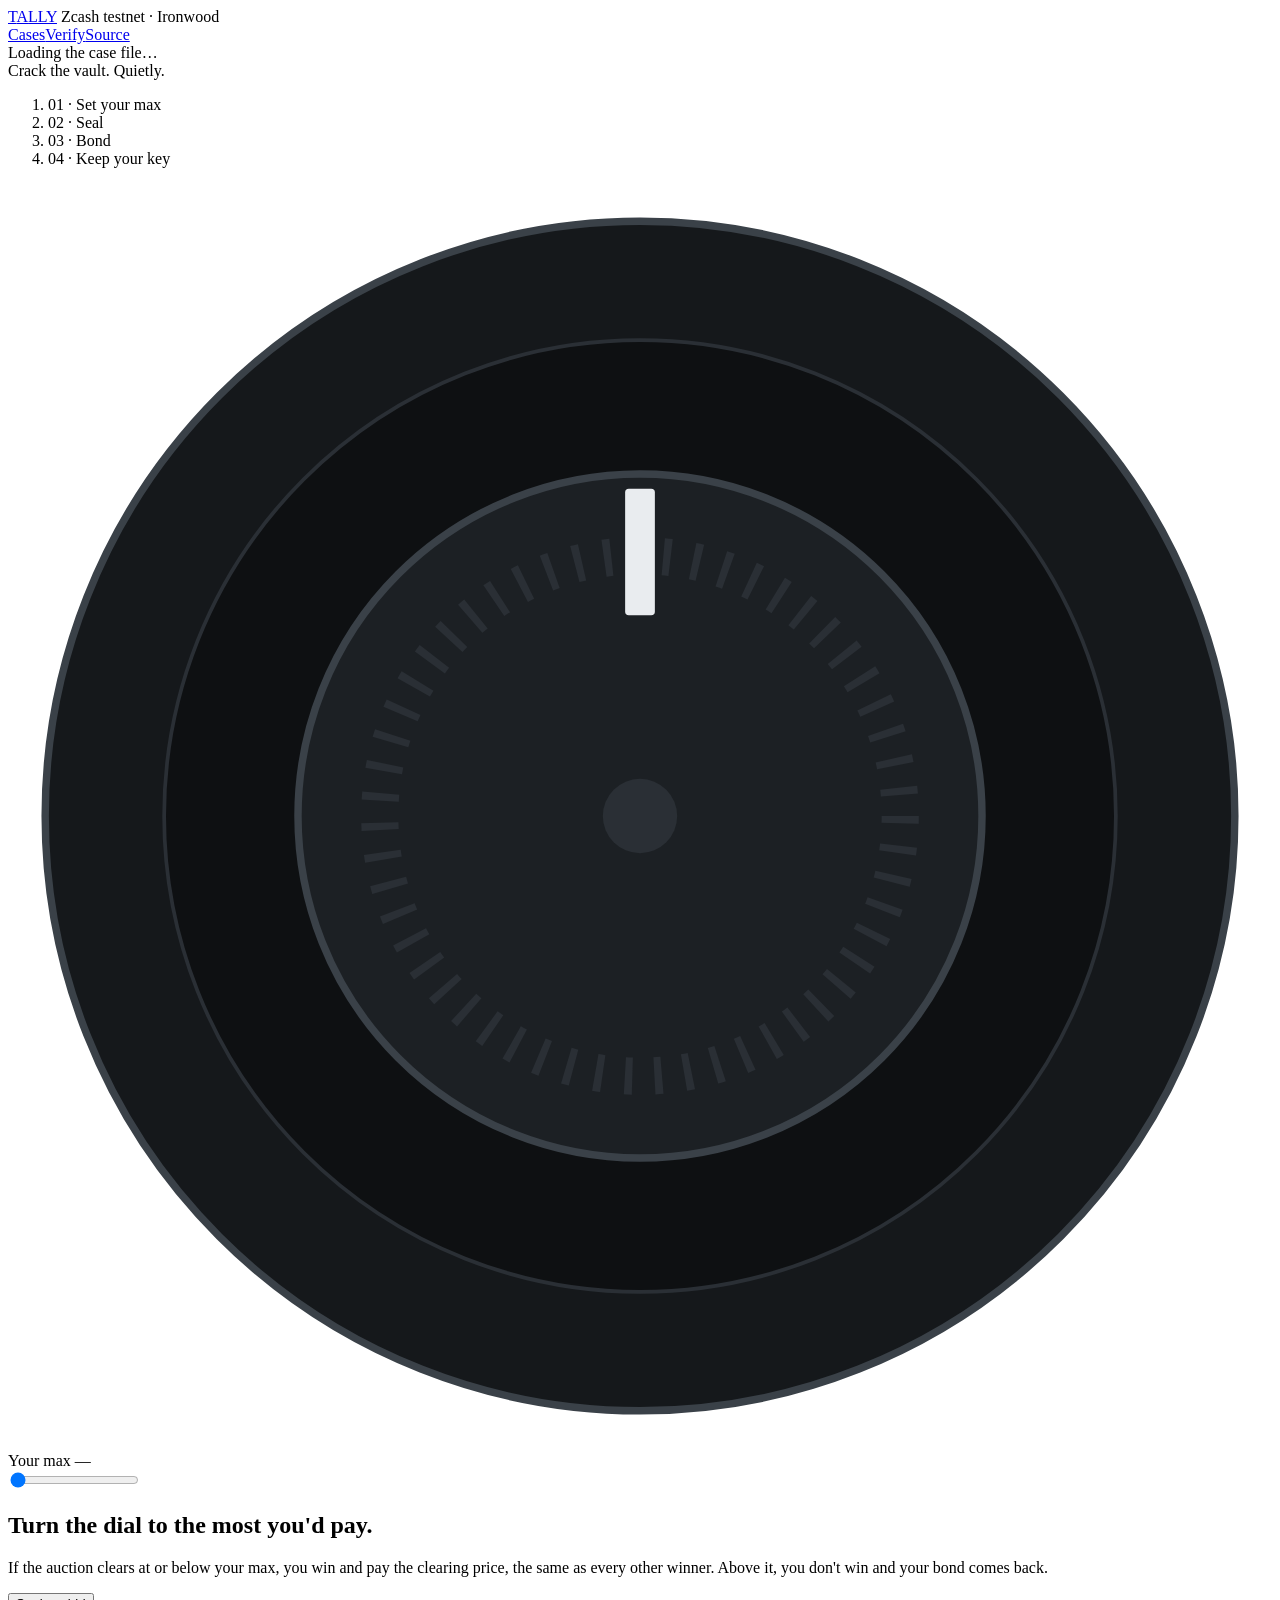
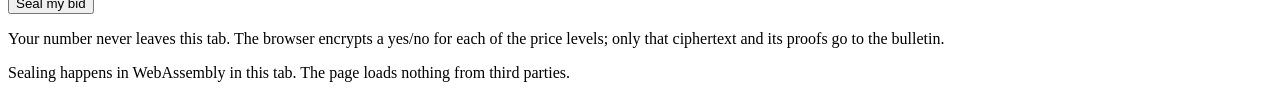
==== web/bid.html @ 9376f006 "Layer 5: in-browser verifier (WASM) and heist bidding UI tally-wasm: plain C-ABI WASM build of tally" ====
<!doctype html>
<html lang="en">
<head>
  <meta charset="utf-8">
  <meta name="viewport" content="width=device-width, initial-scale=1">
  <title>Place a bid — Tally</title>
  <link rel="stylesheet" href="/shared/style.css">
  <script type="module" src="/shared/bid.js"></script>
</head>
<body>
  <div class="bar"><div class="wrap">
    <a class="brand" href="/">T<span>A</span>LLY</a>
    <span class="net">Zcash testnet · Ironwood</span>
    <nav><a href="/">Cases</a><a href="/verify.html" id="verify-link">Verify</a><a href="https://github.com/Demiladepy/tally">Source</a></nav>
  </div></div>

  <main class="wrap">
    <section class="verdict">
      <span class="label" id="case-label">Loading the case file…</span>
      <div class="big" id="headline">Crack the vault. Quietly.</div>
      <p class="lede" id="case-facts"></p>
    </section>

    <ol class="steps" aria-label="Bid steps">
      <li id="s1" aria-current="step">01 · Set your max</li>
      <li id="s2">02 · Seal</li>
      <li id="s3">03 · Bond</li>
      <li id="s4">04 · Keep your key</li>
    </ol>

    <!-- 1 + 2: dial and envelope -->
    <section class="stage" id="stage-seal">
      <div class="dial-wrap">
        <div class="dial" id="dial" aria-hidden="true">
          <svg viewBox="0 0 340 340">
            <circle cx="170" cy="170" r="160" fill="#15181b" stroke="#3a4148" stroke-width="2"/>
            <circle cx="170" cy="170" r="128" fill="#0e1012" stroke="#2a2f35" stroke-width="1"/>
            <g id="ticks"></g>
            <g class="knob" id="knob">
              <circle cx="170" cy="170" r="92" fill="#1c2024" stroke="#3a4148" stroke-width="2"/>
              <circle cx="170" cy="170" r="70" fill="none" stroke="#2a2f35" stroke-width="10" stroke-dasharray="2 6"/>
              <rect x="166" y="82" width="8" height="34" rx="1" fill="#e9ecef"/>
            </g>
            <circle cx="170" cy="170" r="10" fill="#2a2f35"/>
          </svg>
        </div>
        <div class="envelope" id="envelope" hidden>
          <div class="body"></div>
          <div class="contents" id="env-contents"></div>
          <div class="flap"></div>
          <div class="stamp">SEALED</div>
        </div>
        <div class="dial-readout" id="readout">
          <span class="label">Your max</span>
          <span class="amt" id="amt">—</span>
        </div>
        <input class="dial-range" id="range" type="range" min="1" max="16" step="1" value="1" aria-label="Your maximum price" aria-describedby="private">
      </div>
      <div class="copy">
        <h2 id="stage-title">Turn the dial to the most you'd pay.</h2>
        <p class="dim" id="stage-body">If the auction clears at or below your max, you win and pay the clearing price, the same as every other winner. Above it, you don't win and your bond comes back.</p>
        <div class="row">
          <button class="btn primary" id="seal-btn" type="button">Seal my bid</button>
          <span class="status" id="seal-status" role="status" aria-live="polite"></span>
        </div>
        <p class="private-note" id="private">Your number never leaves this tab. The browser encrypts a yes/no for each of the price levels; only that ciphertext and its proofs go to the bulletin.</p>
      </div>
    </section>

    <!-- 3: bond -->
    <section class="stage" id="stage-bond" hidden>
      <div class="copy">
        <h2>Post the bond.</h2>
        <p class="dim">A small shielded payment to the escrow. It keeps bids honest: winners who don't pay lose it, to a forfeit address, never to the seller. Everyone else gets it back.</p>
        <div class="field">
          <label class="label" for="refund">Refund address: a fresh unified address from your wallet</label>
          <input id="refund" type="text" spellcheck="false" autocomplete="off" placeholder="utest1… (use a new address, not one you've shared)">
        </div>
        <div class="row"><button class="btn primary" id="bond-btn" type="button">Make payment request</button><span class="status" id="bond-status" role="status"></span></div>
      </div>
      <div class="copy" id="bond-out" hidden>
        <span class="label">Pay with any Ironwood wallet</span>
        <div class="uri" id="uri"></div>
        <div class="row"><a class="btn primary" id="open-wallet" href="#">Open in wallet</a><button class="btn" id="copy-uri" type="button">Copy</button></div>
        <p class="private-note">The memo carries only your ballot's hash and the refund address. No amount, no name.</p>
        <div class="row"><button class="btn" id="bond-done" type="button">I've paid the bond</button></div>
      </div>
    </section>

    <!-- 4: key -->
    <section class="stage" id="stage-key" hidden>
      <div class="copy">
        <h2>Keep your key. It's how you claim a win.</h2>
        <p class="dim">The key file holds your ballot's private key and the bulletin's signed receipt. It does not contain your bid. If you win, the seller asks for a signature from this key before releasing the item.</p>
        <div class="row"><button class="btn primary" id="key-btn" type="button">Download bid key</button><a class="btn" id="watch" href="/verify.html">Watch the case</a></div>
      </div>
      <div class="copy">
        <span class="label">Receipt</span>
        <ul class="rows" id="receipt"></ul>
      </div>
    </section>
  </main>
  <footer class="foot"><div class="wrap">Sealing happens in WebAssembly in this tab. The page loads nothing from third parties.</div></footer>
</body>
</html>
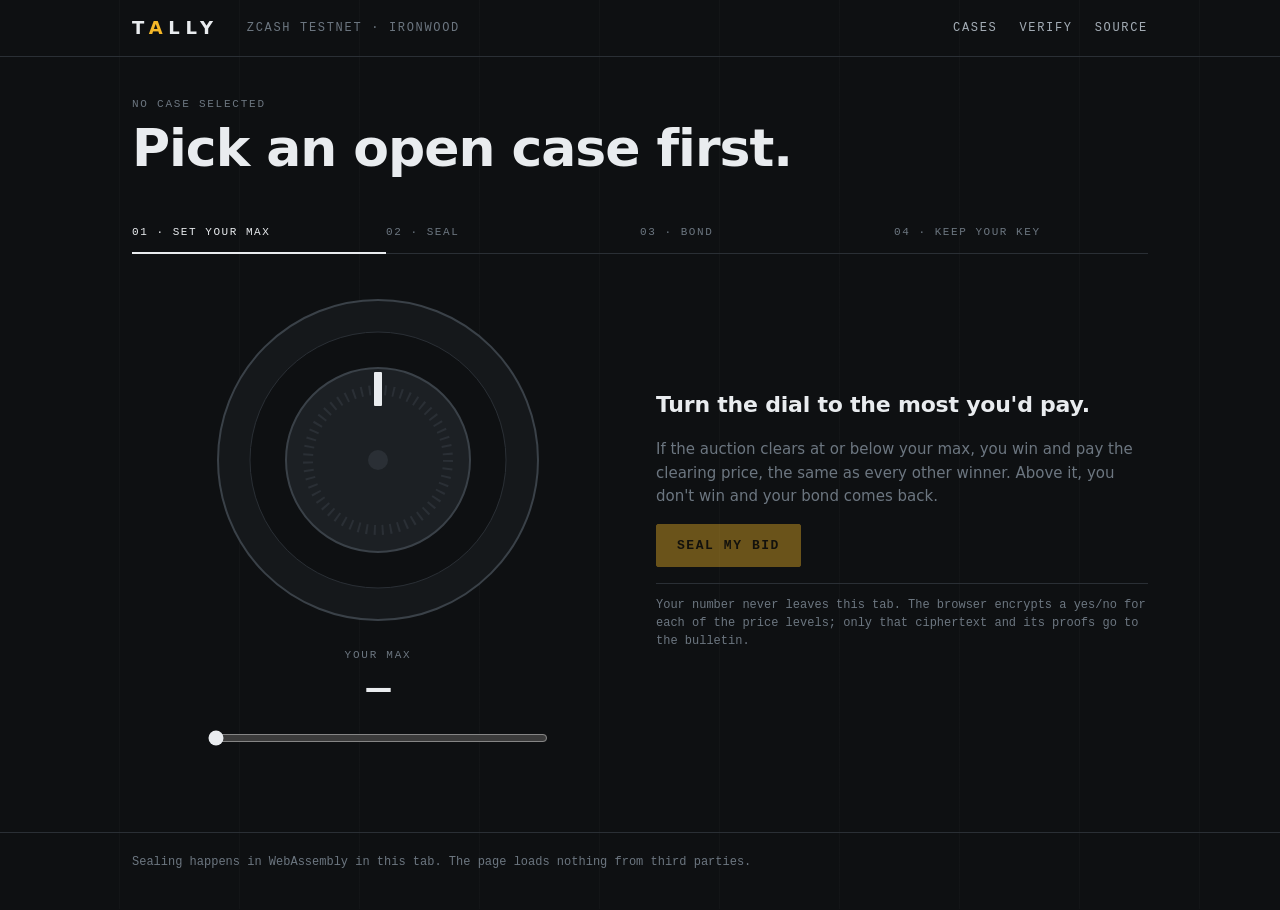
==== commit b34bec2d: "Static hosting + one-command runs - Web pages use relative paths and a meta CSP, so they work on any" ====
--- a/web/bid.html
+++ b/web/bid.html
@@ -3,15 +3,17 @@
 <head>
   <meta charset="utf-8">
   <meta name="viewport" content="width=device-width, initial-scale=1">
+  <meta http-equiv="Content-Security-Policy" content="default-src 'self'; script-src 'self' 'wasm-unsafe-eval'; style-src 'self'; img-src 'self' data:; connect-src 'self'; font-src 'self'; object-src 'none'; base-uri 'none'; form-action 'none'">
+  <meta name="referrer" content="no-referrer">
   <title>Place a bid — Tally</title>
-  <link rel="stylesheet" href="/shared/style.css">
-  <script type="module" src="/shared/bid.js"></script>
+  <link rel="stylesheet" href="shared/style.css">
+  <script type="module" src="shared/bid.js"></script>
 </head>
 <body>
   <div class="bar"><div class="wrap">
-    <a class="brand" href="/">T<span>A</span>LLY</a>
+    <a class="brand" href="./">T<span>A</span>LLY</a>
     <span class="net">Zcash testnet · Ironwood</span>
-    <nav><a href="/">Cases</a><a href="/verify.html" id="verify-link">Verify</a><a href="https://github.com/Demiladepy/tally">Source</a></nav>
+    <nav><a href="./">Cases</a><a href="verify.html" id="verify-link">Verify</a><a href="https://github.com/Demiladepy/tally">Source</a></nav>
   </div></div>
 
   <main class="wrap">
@@ -83,6 +85,15 @@
         <div class="uri" id="uri"></div>
         <div class="row"><a class="btn primary" id="open-wallet" href="#">Open in wallet</a><button class="btn" id="copy-uri" type="button">Copy</button></div>
         <p class="private-note">The memo carries only your ballot's hash and the refund address. No amount, no name.</p>
+        <details class="manual">
+          <summary class="label">Wallet doesn't open the link? Pay by hand</summary>
+          <span class="label">Send exactly the bond amount to</span>
+          <div class="uri" id="escrow-addr"></div>
+          <div class="row"><button class="btn" id="copy-addr" type="button">Copy address</button></div>
+          <span class="label">With this memo, exactly as written</span>
+          <div class="uri" id="memo-text"></div>
+          <div class="row"><button class="btn" id="copy-memo" type="button">Copy memo</button></div>
+        </details>
         <div class="row"><button class="btn" id="bond-done" type="button">I've paid the bond</button></div>
       </div>
     </section>
@@ -92,7 +103,7 @@
       <div class="copy">
         <h2>Keep your key. It's how you claim a win.</h2>
         <p class="dim">The key file holds your ballot's private key and the bulletin's signed receipt. It does not contain your bid. If you win, the seller asks for a signature from this key before releasing the item.</p>
-        <div class="row"><button class="btn primary" id="key-btn" type="button">Download bid key</button><a class="btn" id="watch" href="/verify.html">Watch the case</a></div>
+        <div class="row"><button class="btn primary" id="key-btn" type="button">Download bid key</button><a class="btn" id="watch" href="verify.html">Watch the case</a></div>
       </div>
       <div class="copy">
         <span class="label">Receipt</span>
--- a/web/shared/style.css
+++ b/web/shared/style.css
@@ -0,0 +1,314 @@
+/* Tally: "Vault Ledger". Self-hosted only; system fonts; no external assets.
+   Roles: --amber = primary action + clearing price only.
+          --pass / --fail = check states only.
+          --paper = the sealed envelope only. */
+
+:root {
+  --bg: #0e1012;
+  --bg-2: #15181b;
+  --rule: #2a2f35;
+  --rule-strong: #3a4148;
+  --ink: #e9ecef;
+  --ink-2: #a4adb6;
+  --ink-3: #6c7680;
+  --amber: #f4b728;
+  --amber-ink: #1a1405;
+  --pass: #3fd68f;
+  --fail: #ff5a4f;
+  --paper: #efe6d2;
+  --paper-ink: #2b2418;
+  --mono: ui-monospace, "Cascadia Mono", "SF Mono", Menlo, Consolas, monospace;
+  --sans: system-ui, -apple-system, "Segoe UI", Roboto, sans-serif;
+  --r: 2px;
+  --space: clamp(16px, 3vw, 32px);
+}
+
+* { box-sizing: border-box; touch-action: manipulation; }
+html { background: var(--bg); color: var(--ink); }
+body {
+  margin: 0;
+  font: 15px/1.55 var(--sans);
+  min-height: 100vh;
+  background:
+    repeating-linear-gradient(90deg, transparent 0 119px, rgba(255, 255, 255, 0.018) 119px 120px),
+    var(--bg);
+}
+
+a { color: var(--ink); text-underline-offset: 3px; }
+a:hover { color: var(--amber); }
+:focus-visible { outline: 2px solid var(--amber); outline-offset: 3px; }
+
+.wrap { max-width: 1080px; margin: 0 auto; padding: 0 var(--space); }
+
+/* ---- top bar ---- */
+.bar {
+  border-bottom: 1px solid var(--rule);
+  font: 12px/1 var(--mono);
+  letter-spacing: 0.14em;
+  text-transform: uppercase;
+}
+.bar .wrap { display: flex; align-items: center; gap: 28px; height: 56px; }
+.brand { font: 800 18px/1 var(--sans); letter-spacing: 0.32em; text-decoration: none; color: var(--ink); }
+.brand span { color: var(--amber); }
+.bar nav { display: flex; gap: 22px; margin-left: auto; }
+.bar nav a { text-decoration: none; color: var(--ink-2); }
+.bar nav a[aria-current="page"] { color: var(--ink); }
+.net { color: var(--ink-3); }
+
+/* ---- type ---- */
+.label {
+  font: 11px/1.4 var(--mono);
+  letter-spacing: 0.16em;
+  text-transform: uppercase;
+  color: var(--ink-3);
+}
+h1, h2 { font-family: var(--sans); text-wrap: balance; margin: 0; }
+h1 { font-size: clamp(34px, 6vw, 64px); font-weight: 850; line-height: 0.98; letter-spacing: -0.03em; }
+h2 { font-size: 22px; font-weight: 750; letter-spacing: -0.01em; }
+p { text-wrap: pretty; margin: 0; }
+.lede { color: var(--ink-2); font-size: 17px; max-width: 58ch; }
+.mono { font-family: var(--mono); }
+.dim { color: var(--ink-3); }
+code, .hash { font: 13px/1.4 var(--mono); color: var(--ink-2); word-break: break-all; }
+
+/* ---- sections: ruled, not carded ---- */
+.section { border-top: 1px solid var(--rule); padding: 28px 0; }
+.section > header { display: flex; align-items: baseline; gap: 16px; margin-bottom: 18px; }
+.section > header .label { margin-left: auto; }
+
+/* ---- buttons ---- */
+.btn {
+  appearance: none;
+  border: 1px solid var(--rule-strong);
+  background: transparent;
+  color: var(--ink);
+  font: 600 13px/1 var(--mono);
+  letter-spacing: 0.12em;
+  text-transform: uppercase;
+  padding: 14px 20px;
+  border-radius: var(--r);
+  cursor: pointer;
+  text-decoration: none;
+  display: inline-flex;
+  align-items: center;
+  gap: 10px;
+  transition: background-color 120ms, border-color 120ms, color 120ms;
+}
+.btn:hover { border-color: var(--ink-2); color: var(--ink); }
+.btn.primary { background: var(--amber); border-color: var(--amber); color: var(--amber-ink); }
+.btn.primary:hover { background: #ffc94a; color: var(--amber-ink); }
+.btn:disabled { opacity: 0.4; cursor: not-allowed; }
+
+/* ---- status chips ---- */
+.chip {
+  font: 11px/1 var(--mono);
+  letter-spacing: 0.14em;
+  text-transform: uppercase;
+  padding: 6px 8px;
+  border: 1px solid var(--rule-strong);
+  border-radius: var(--r);
+  color: var(--ink-2);
+  white-space: nowrap;
+}
+.chip.open { color: var(--amber); border-color: rgba(244, 183, 40, 0.5); }
+
+/* ---- landing ---- */
+.hero { padding: 64px 0 40px; display: grid; gap: 20px; }
+.hero h1 { max-width: 14ch; }
+.case-list { list-style: none; margin: 0; padding: 0; }
+.case-list li { border-top: 1px solid var(--rule); }
+.case-list li:last-child { border-bottom: 1px solid var(--rule); }
+.case {
+  display: grid;
+  grid-template-columns: 1fr auto auto auto;
+  gap: 20px;
+  align-items: center;
+  padding: 16px 0;
+}
+.case .id { font: 14px var(--mono); color: var(--ink); }
+.case .meta { font: 12px var(--mono); color: var(--ink-3); letter-spacing: 0.06em; }
+.case .actions { display: flex; gap: 8px; }
+.how { display: grid; grid-template-columns: repeat(4, 1fr); gap: 0; }
+.how > div { padding: 0 20px 0 0; border-left: 1px solid var(--rule); padding-left: 16px; }
+.how > div:first-child { border-left: 0; padding-left: 0; }
+.how p { color: var(--ink-2); font-size: 14px; margin-top: 8px; }
+
+/* ---- verify: verdict + checks ---- */
+.verdict { display: grid; gap: 10px; padding: 40px 0 28px; }
+.verdict .big { font: 850 clamp(30px, 5vw, 52px)/1 var(--sans); letter-spacing: -0.02em; }
+.verdict.pass .big { color: var(--pass); }
+.verdict.fail .big { color: var(--fail); }
+.checks { list-style: none; margin: 0; padding: 0; counter-reset: c; }
+.checks li {
+  display: grid;
+  grid-template-columns: 28px 64px 1fr;
+  gap: 14px;
+  align-items: baseline;
+  padding: 12px 0;
+  border-top: 1px solid var(--rule);
+  counter-increment: c;
+  opacity: 0;
+  transform: translateY(4px);
+  animation: tumbler 260ms ease-out forwards;
+}
+.checks li::before { content: counter(c, decimal-leading-zero); font: 12px var(--mono); color: var(--ink-3); }
+.checks .st { font: 700 12px/1 var(--mono); letter-spacing: 0.14em; }
+.checks .ok .st { color: var(--pass); }
+.checks .bad .st { color: var(--fail); }
+.checks .name { font-weight: 600; }
+.checks .detail { display: block; font: 12px/1.5 var(--mono); color: var(--ink-3); word-break: break-all; }
+@keyframes tumbler { to { opacity: 1; transform: none; } }
+
+/* ---- ladder: what was opened, what stayed sealed ---- */
+.ladder { display: grid; grid-template-columns: repeat(var(--levels, 16), minmax(0, 1fr)); gap: 3px; }
+.rung { display: grid; gap: 6px; text-align: center; }
+.rung .cell {
+  height: 84px;
+  border: 1px solid var(--rule);
+  border-radius: var(--r);
+  display: grid;
+  place-items: center;
+  font: 700 18px var(--mono);
+  background: repeating-linear-gradient(135deg, #171a1d 0 6px, #1c2024 6px 12px);
+  color: var(--ink-3);
+}
+.rung.opened .cell { background: var(--bg-2); color: var(--ink); border-color: var(--rule-strong); }
+.rung.cleared .cell { border-color: var(--amber); color: var(--amber); box-shadow: inset 0 0 0 1px var(--amber); }
+.rung .p { font: 11px var(--mono); color: var(--ink-3); }
+.rung.cleared .p { color: var(--amber); }
+.legend { display: flex; gap: 22px; flex-wrap: wrap; margin-top: 14px; font: 12px var(--mono); color: var(--ink-3); }
+.legend i { display: inline-block; width: 12px; height: 12px; vertical-align: -2px; margin-right: 6px; border: 1px solid var(--rule-strong); }
+.legend .sealed { background: repeating-linear-gradient(135deg, #171a1d 0 3px, #2a2f35 3px 6px); }
+.legend .open { background: var(--bg-2); }
+.legend .clear { border-color: var(--amber); }
+
+.price-tag { font: 850 clamp(36px, 5.5vw, 64px)/1 var(--mono); color: var(--amber); letter-spacing: -0.03em; white-space: nowrap; }
+.price-tag small { font-size: 0.42em; letter-spacing: 0.08em; }
+.facts > :first-child { grid-column: span 2; }
+.facts { display: grid; grid-template-columns: repeat(auto-fit, minmax(180px, 1fr)); gap: 18px 28px; }
+.facts .v { font: 15px var(--mono); margin-top: 4px; word-break: break-all; }
+.rows { list-style: none; margin: 0; padding: 0; }
+.rows li { display: flex; gap: 16px; padding: 10px 0; border-top: 1px solid var(--rule); align-items: baseline; flex-wrap: wrap; }
+
+/* ---- drop zone (interactive: justified container) ---- */
+.drop {
+  border: 1px dashed var(--rule-strong);
+  border-radius: var(--r);
+  padding: 22px;
+  display: flex;
+  gap: 16px;
+  align-items: center;
+  flex-wrap: wrap;
+  color: var(--ink-2);
+}
+.drop.over { border-color: var(--amber); color: var(--ink); }
+.drop input[type="file"] { font: 12px var(--mono); color: var(--ink-2); }
+
+/* ---- bid flow ---- */
+.steps { display: flex; gap: 0; list-style: none; margin: 0; padding: 0; border-bottom: 1px solid var(--rule); }
+.steps li {
+  flex: 1;
+  padding: 14px 0;
+  font: 11px var(--mono);
+  letter-spacing: 0.14em;
+  text-transform: uppercase;
+  color: var(--ink-3);
+  border-bottom: 2px solid transparent;
+  margin-bottom: -1px;
+}
+.steps li[aria-current="step"] { color: var(--ink); border-bottom-color: var(--ink); }
+.steps li.done { color: var(--ink-2); }
+.steps li.done::after { content: " ✓"; color: var(--pass); }
+
+.stage { display: grid; grid-template-columns: minmax(0, 1fr) minmax(0, 1fr); gap: var(--space); padding: 36px 0; align-items: center; }
+.stage .copy { display: grid; gap: 16px; align-content: start; }
+.private-note { font: 12px/1.5 var(--mono); color: var(--ink-3); border-top: 1px solid var(--rule); padding-top: 12px; }
+
+/* vault dial */
+.dial-wrap { display: grid; place-items: center; gap: 18px; }
+.dial { width: min(340px, 80vw); aspect-ratio: 1; position: relative; }
+.dial svg { width: 100%; height: 100%; display: block; }
+.dial .knob { transform-origin: 170px 170px; transition: transform 220ms cubic-bezier(0.2, 0.9, 0.3, 1.2); }
+.dial-readout { text-align: center; display: grid; gap: 6px; }
+.dial-readout .amt { font: 800 40px/1 var(--mono); letter-spacing: -0.02em; }
+.dial-range { width: min(340px, 80vw); accent-color: var(--ink); }
+
+/* envelope (paper role only) */
+.envelope { width: min(340px, 80vw); aspect-ratio: 1.55; position: relative; perspective: 900px; }
+.envelope .body {
+  position: absolute; inset: 0;
+  background: var(--paper);
+  border-radius: 3px;
+  box-shadow: 0 18px 40px rgba(0, 0, 0, 0.45);
+}
+.envelope .body::after {
+  content: ""; position: absolute; inset: 0;
+  background: linear-gradient(to top right, transparent 49.5%, rgba(43, 36, 24, 0.18) 50%, transparent 50.5%),
+              linear-gradient(to top left, transparent 49.5%, rgba(43, 36, 24, 0.18) 50%, transparent 50.5%);
+}
+.envelope .flap {
+  position: absolute; left: 0; right: 0; top: 0; height: 58%;
+  background: #e4d8bd;
+  clip-path: polygon(0 0, 100% 0, 50% 100%);
+  transform-origin: top;
+  transform: rotateX(180deg);
+  transition: transform 520ms cubic-bezier(0.5, 0, 0.2, 1);
+  z-index: 2;
+}
+.envelope.sealed .flap { transform: rotateX(0deg); }
+.envelope .stamp {
+  position: absolute; z-index: 3; left: 50%; top: 52%;
+  translate: -50% -50%;
+  font: 800 15px/1 var(--mono); letter-spacing: 0.24em;
+  color: #9b2a1f; border: 2px solid #9b2a1f; padding: 8px 12px;
+  rotate: -8deg; opacity: 0; scale: 1.6;
+  transition: opacity 180ms 480ms, scale 220ms 480ms cubic-bezier(0.3, 1.6, 0.4, 1);
+}
+.envelope.sealed .stamp { opacity: 1; scale: 1; }
+.envelope .contents {
+  position: absolute; inset: 16% 10% auto; z-index: 1;
+  font: 11px/1.6 var(--mono); color: var(--paper-ink); opacity: 0.75; overflow: hidden; height: 60%;
+  word-break: break-all;
+}
+
+.field { display: grid; gap: 8px; }
+.field input {
+  font: 14px var(--mono);
+  background: var(--bg-2);
+  border: 1px solid var(--rule-strong);
+  border-radius: var(--r);
+  color: var(--ink);
+  padding: 12px;
+  width: 100%;
+}
+.uri { font: 12px/1.5 var(--mono); background: var(--bg-2); border: 1px solid var(--rule); padding: 12px; word-break: break-all; color: var(--ink-2); }
+.row { display: flex; gap: 10px; flex-wrap: wrap; align-items: center; }
+.status { font: 13px var(--mono); color: var(--ink-2); min-height: 1.5em; }
+.status.err { color: var(--fail); }
+.status.ok { color: var(--pass); }
+[hidden] { display: none !important; }
+
+.foot { border-top: 1px solid var(--rule); margin-top: 48px; padding: 22px 0 40px; font: 12px var(--mono); color: var(--ink-3); }
+
+@media (max-width: 760px) {
+  .stage { grid-template-columns: 1fr; }
+  .case { grid-template-columns: 1fr; gap: 8px; }
+  .how { grid-template-columns: 1fr 1fr; gap: 18px; }
+  .ladder { gap: 2px; }
+  .rung .cell { height: 60px; font-size: 13px; }
+  .rung .p { font-size: 10px; visibility: hidden; white-space: nowrap; }
+  .rung:first-child .p, .rung:last-child .p, .rung.cleared .p { visibility: visible; }
+  .bar nav { gap: 14px; }
+  .net { display: none; }
+}
+
+@media (prefers-reduced-motion: reduce) {
+  *, *::before, *::after { animation: none !important; transition: none !important; }
+  .checks li { opacity: 1; transform: none; }
+}
+.note-top { margin-top: 12px; }
+
+.manual { display: grid; gap: 10px; border-top: 1px solid var(--rule); padding-top: 12px; }
+.manual summary { cursor: pointer; list-style: none; }
+.manual summary::before { content: "+ "; }
+.manual[open] summary::before { content: "- "; }
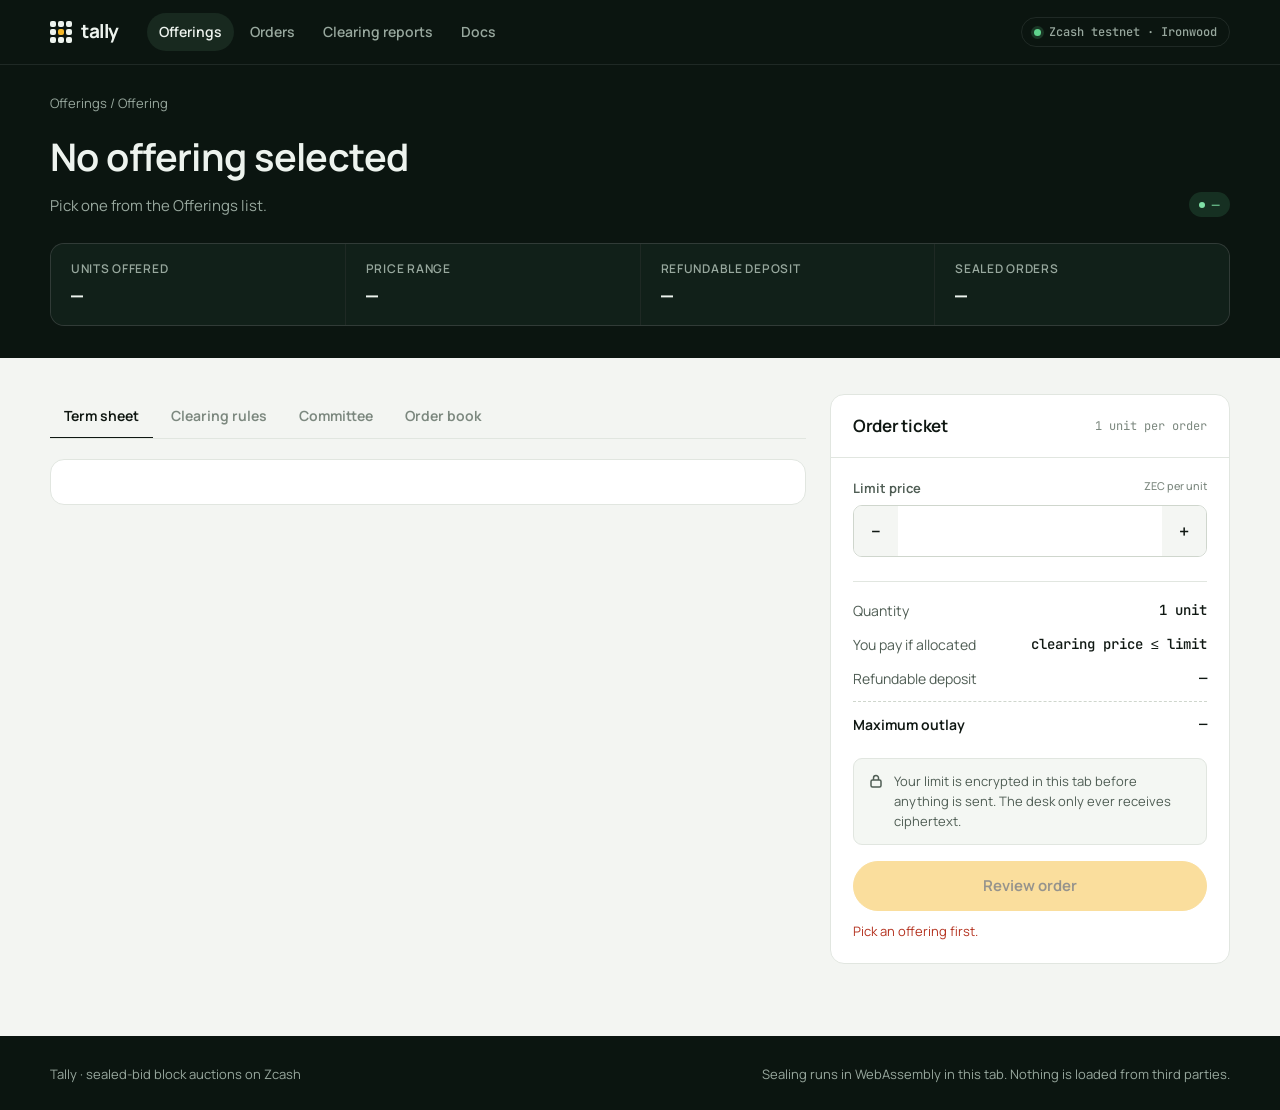
==== commit 51262aa4: "Web: institutional desk redesign (offerings, order ticket, orders, clearing report) - Familiar priva" ====
--- a/web/bid.html
+++ b/web/bid.html
@@ -5,112 +5,152 @@
   <meta name="viewport" content="width=device-width, initial-scale=1">
   <meta http-equiv="Content-Security-Policy" content="default-src 'self'; script-src 'self' 'wasm-unsafe-eval'; style-src 'self'; img-src 'self' data:; connect-src 'self'; font-src 'self'; object-src 'none'; base-uri 'none'; form-action 'none'">
   <meta name="referrer" content="no-referrer">
-  <title>Place a bid — Tally</title>
+  <title>Offering · Tally</title>
+  <link rel="preload" href="fonts/manrope.woff2" as="font" type="font/woff2" crossorigin>
   <link rel="stylesheet" href="shared/style.css">
+  <script src="shared/frame.js"></script>
   <script type="module" src="shared/bid.js"></script>
 </head>
 <body>
-  <div class="bar"><div class="wrap">
-    <a class="brand" href="./">T<span>A</span>LLY</a>
+  <header class="top"><div class="wrap">
+    <a class="logo" href="./"><span class="mark" aria-hidden="true"><i></i><i></i><i></i><i></i><i></i><i></i><i></i><i></i><i></i></span>tally</a>
+    <nav aria-label="Main"><a href="./" aria-current="page">Offerings</a><a href="orders.html">Orders</a><a href="verify.html" id="report-nav">Clearing reports</a><a href="https://github.com/Demiladepy/tally">Docs</a></nav>
     <span class="net">Zcash testnet · Ironwood</span>
-    <nav><a href="./">Cases</a><a href="verify.html" id="verify-link">Verify</a><a href="https://github.com/Demiladepy/tally">Source</a></nav>
-  </div></div>
+  </div></header>
+
+  <section class="head"><div class="wrap">
+    <div class="crumbs"><a href="./">Offerings</a> / <span id="crumb">Offering</span></div>
+    <div class="head-row">
+      <div>
+        <h1 id="title">Loading offering…</h1>
+        <p class="sub" id="subtitle">Uniform-price sealed-bid block sale</p>
+      </div>
+      <span class="pill" id="state">—</span>
+    </div>
+    <div class="kpis">
+      <div><div class="k">Units offered</div><div class="v" id="k-units">—</div></div>
+      <div><div class="k">Price range</div><div class="v" id="k-range">—</div></div>
+      <div><div class="k">Refundable deposit</div><div class="v" id="k-dep">—</div></div>
+      <div><div class="k">Sealed orders</div><div class="v" id="k-orders">—</div></div>
+    </div>
+  </div></section>
 
   <main class="wrap">
-    <section class="verdict">
-      <span class="label" id="case-label">Loading the case file…</span>
-      <div class="big" id="headline">Crack the vault. Quietly.</div>
-      <p class="lede" id="case-facts"></p>
-    </section>
+    <div class="desk">
+      <div>
+        <div class="tabs" role="tablist" aria-label="Offering details">
+          <button role="tab" aria-selected="true" data-tab="terms">Term sheet</button>
+          <button role="tab" aria-selected="false" data-tab="rules">Clearing rules</button>
+          <button role="tab" aria-selected="false" data-tab="committee">Committee</button>
+          <button role="tab" aria-selected="false" data-tab="book">Order book</button>
+        </div>
 
-    <ol class="steps" aria-label="Bid steps">
-      <li id="s1" aria-current="step">01 · Set your max</li>
-      <li id="s2">02 · Seal</li>
-      <li id="s3">03 · Bond</li>
-      <li id="s4">04 · Keep your key</li>
-    </ol>
+        <section class="card card-pad" data-panel="terms">
+          <dl class="terms" id="terms"></dl>
+        </section>
 
-    <!-- 1 + 2: dial and envelope -->
-    <section class="stage" id="stage-seal">
-      <div class="dial-wrap">
-        <div class="dial" id="dial" aria-hidden="true">
-          <svg viewBox="0 0 340 340">
-            <circle cx="170" cy="170" r="160" fill="#15181b" stroke="#3a4148" stroke-width="2"/>
-            <circle cx="170" cy="170" r="128" fill="#0e1012" stroke="#2a2f35" stroke-width="1"/>
-            <g id="ticks"></g>
-            <g class="knob" id="knob">
-              <circle cx="170" cy="170" r="92" fill="#1c2024" stroke="#3a4148" stroke-width="2"/>
-              <circle cx="170" cy="170" r="70" fill="none" stroke="#2a2f35" stroke-width="10" stroke-dasharray="2 6"/>
-              <rect x="166" y="82" width="8" height="34" rx="1" fill="#e9ecef"/>
-            </g>
-            <circle cx="170" cy="170" r="10" fill="#2a2f35"/>
-          </svg>
+        <section class="card card-pad prose" data-panel="rules" hidden>
+          <p><b>One price for everyone.</b> Every order that clears pays the same clearing price: the highest price level at which demand still covers the units offered. Your limit is a ceiling, not what you pay.</p>
+          <p><b>Your limit stays sealed.</b> The ticket turns your limit into an encrypted yes/no at each price level, with zero-knowledge proofs that it is well formed. No one, including the desk, can read it.</p>
+          <p><b>Only aggregates are opened.</b> At close the committee opens only the few aggregate totals a binary search needs to find the clearing level. If there are more winners than units at that level, ties are broken by a public random seed.</p>
+          <p><b>Deposits.</b> Each order needs a small refundable deposit in shielded ZEC. Allocated orders that don't settle forfeit it to a forfeit address, never to the seller. Everyone else is refunded.</p>
+          <div class="ladder-mini" id="ladder-mini" aria-hidden="true"></div>
+          <div class="ladder-cap"><span id="lad-lo"></span><span>every level stays sealed unless the search needs its total</span><span id="lad-hi"></span></div>
+        </section>
+
+        <section class="card card-pad" data-panel="committee" hidden>
+          <p class="muted lead-note">This offering was co-signed by every member of the clearing committee. Your browser checks each signature before it will seal an order.</p>
+          <div id="members"></div>
+        </section>
+
+        <section class="card" data-panel="book" hidden>
+          <div class="table-wrap"><table>
+            <thead><tr><th>#</th><th>Order ID</th><th>Entry hash</th><th>Contents</th></tr></thead>
+            <tbody id="book"></tbody>
+          </table></div>
+        </section>
+      </div>
+
+      <aside class="card ticket" aria-labelledby="t-title">
+        <div class="t-head"><h2 id="t-title">Order ticket</h2><span class="faint mono t-meta">1 unit per order</span></div>
+
+        <!-- 1. enter -->
+        <div class="t-body" id="t-enter">
+          <label class="field">
+            <span>Limit price <small>ZEC per unit</small></span>
+            <div class="stepper">
+              <button type="button" id="dec" aria-label="Lower limit">−</button>
+              <select id="limit" aria-label="Limit price in ZEC"></select>
+              <button type="button" id="inc" aria-label="Raise limit">+</button>
+            </div>
+            <div class="quick" id="quick"></div>
+          </label>
+          <div class="summary">
+            <div><span>Quantity</span><b>1 unit</b></div>
+            <div><span>You pay if allocated</span><b>clearing price ≤ limit</b></div>
+            <div><span>Refundable deposit</span><b id="sum-dep">—</b></div>
+            <div class="total"><span>Maximum outlay</span><b id="sum-max">—</b></div>
+          </div>
+          <div class="lock">
+            <svg width="16" height="16" viewBox="0 0 16 16" aria-hidden="true"><rect x="3" y="7" width="10" height="7" rx="1.5" fill="none" stroke="currentColor" stroke-width="1.5"/><path d="M5.5 7V5a2.5 2.5 0 0 1 5 0v2" fill="none" stroke="currentColor" stroke-width="1.5"/></svg>
+            <span>Your limit is encrypted in this tab before anything is sent. The desk only ever receives ciphertext.</span>
+          </div>
+          <button class="btn cta block" id="review-btn" type="button">Review order</button>
+          <span class="status" id="enter-status" role="status" aria-live="polite"></span>
         </div>
-        <div class="envelope" id="envelope" hidden>
-          <div class="body"></div>
-          <div class="contents" id="env-contents"></div>
-          <div class="flap"></div>
-          <div class="stamp">SEALED</div>
-        </div>
-        <div class="dial-readout" id="readout">
-          <span class="label">Your max</span>
-          <span class="amt" id="amt">—</span>
-        </div>
-        <input class="dial-range" id="range" type="range" min="1" max="16" step="1" value="1" aria-label="Your maximum price" aria-describedby="private">
-      </div>
-      <div class="copy">
-        <h2 id="stage-title">Turn the dial to the most you'd pay.</h2>
-        <p class="dim" id="stage-body">If the auction clears at or below your max, you win and pay the clearing price, the same as every other winner. Above it, you don't win and your bond comes back.</p>
-        <div class="row">
-          <button class="btn primary" id="seal-btn" type="button">Seal my bid</button>
+
+        <!-- 2. review -->
+        <div class="t-body review" id="t-review" hidden>
+          <h3>Review sealed order</h3>
+          <p class="muted small">Once sealed, the limit can't be changed or read back, not even by you.</p>
+          <div class="summary">
+            <div><span>Offering</span><b id="rv-off">—</b></div>
+            <div><span>Side</span><b>Buy · 1 unit</b></div>
+            <div><span>Limit price</span><b id="rv-limit">—</b></div>
+            <div><span>Deposit</span><b id="rv-dep">—</b></div>
+            <div><span>Settlement</span><b>Atomic, shielded ZEC</b></div>
+          </div>
+          <div class="row2">
+            <button class="btn" id="back-btn" type="button">Edit</button>
+            <button class="btn cta" id="seal-btn" type="button">Seal &amp; submit</button>
+          </div>
           <span class="status" id="seal-status" role="status" aria-live="polite"></span>
         </div>
-        <p class="private-note" id="private">Your number never leaves this tab. The browser encrypts a yes/no for each of the price levels; only that ciphertext and its proofs go to the bulletin.</p>
-      </div>
-    </section>
 
-    <!-- 3: bond -->
-    <section class="stage" id="stage-bond" hidden>
-      <div class="copy">
-        <h2>Post the bond.</h2>
-        <p class="dim">A small shielded payment to the escrow. It keeps bids honest: winners who don't pay lose it, to a forfeit address, never to the seller. Everyone else gets it back.</p>
-        <div class="field">
-          <label class="label" for="refund">Refund address: a fresh unified address from your wallet</label>
-          <input id="refund" type="text" spellcheck="false" autocomplete="off" placeholder="utest1… (use a new address, not one you've shared)">
+        <!-- 3. progress -->
+        <div class="t-body" id="t-track" hidden>
+          <ol class="track">
+            <li class="done" id="tr1"><span class="dot">✓</span><h4>Order sealed &amp; on the book</h4><p id="tr1-text">Receipt signed by the desk and verified in your browser.</p>
+              <div class="kv" id="receipt"></div></li>
+            <li class="now" id="tr2"><span class="dot">2</span><h4>Fund the deposit</h4><p>Paste a fresh shielded address from your wallet for the refund, then pay the payment request.</p>
+              <div class="inner" id="dep-form">
+                <input id="refund" type="text" spellcheck="false" autocomplete="off" placeholder="Refund address · utest1… (Orchard-only, unused)">
+                <div class="btn-row"><button class="btn sm cta" id="bond-btn" type="button">Create payment request</button></div>
+                <span class="status" id="bond-status" role="status"></span>
+              </div>
+              <div class="inner" id="bond-out" hidden>
+                <div class="uri" id="uri"></div>
+                <div class="btn-row"><a class="btn sm cta" id="open-wallet" href="#">Open in wallet</a><button class="btn sm" id="copy-uri" type="button">Copy request</button><button class="btn sm" id="bond-done" type="button">I've paid</button></div>
+                <details class="manual">
+                  <summary>Pay by hand instead</summary>
+                  <p class="faint mt8">Send exactly the deposit to</p>
+                  <div class="uri" id="escrow-addr"></div>
+                  <div class="btn-row"><button class="btn sm" id="copy-addr" type="button">Copy address</button></div>
+                  <p class="faint mt8">with this memo, exactly as written</p>
+                  <div class="uri" id="memo-text"></div>
+                  <div class="btn-row"><button class="btn sm" id="copy-memo" type="button">Copy memo</button></div>
+                </details>
+              </div></li>
+            <li id="tr3"><span class="dot">3</span><h4>Save your order key</h4><p>The key proves the order is yours if it's allocated. It does not contain your limit.</p>
+              <div class="inner" id="key-box" hidden>
+                <div class="btn-row"><button class="btn sm cta" id="key-btn" type="button">Download order key</button><a class="btn sm" href="orders.html">Go to Orders</a></div>
+              </div></li>
+          </ol>
         </div>
-        <div class="row"><button class="btn primary" id="bond-btn" type="button">Make payment request</button><span class="status" id="bond-status" role="status"></span></div>
-      </div>
-      <div class="copy" id="bond-out" hidden>
-        <span class="label">Pay with any Ironwood wallet</span>
-        <div class="uri" id="uri"></div>
-        <div class="row"><a class="btn primary" id="open-wallet" href="#">Open in wallet</a><button class="btn" id="copy-uri" type="button">Copy</button></div>
-        <p class="private-note">The memo carries only your ballot's hash and the refund address. No amount, no name.</p>
-        <details class="manual">
-          <summary class="label">Wallet doesn't open the link? Pay by hand</summary>
-          <span class="label">Send exactly the bond amount to</span>
-          <div class="uri" id="escrow-addr"></div>
-          <div class="row"><button class="btn" id="copy-addr" type="button">Copy address</button></div>
-          <span class="label">With this memo, exactly as written</span>
-          <div class="uri" id="memo-text"></div>
-          <div class="row"><button class="btn" id="copy-memo" type="button">Copy memo</button></div>
-        </details>
-        <div class="row"><button class="btn" id="bond-done" type="button">I've paid the bond</button></div>
-      </div>
-    </section>
+      </aside>
+    </div>
+  </main>
 
-    <!-- 4: key -->
-    <section class="stage" id="stage-key" hidden>
-      <div class="copy">
-        <h2>Keep your key. It's how you claim a win.</h2>
-        <p class="dim">The key file holds your ballot's private key and the bulletin's signed receipt. It does not contain your bid. If you win, the seller asks for a signature from this key before releasing the item.</p>
-        <div class="row"><button class="btn primary" id="key-btn" type="button">Download bid key</button><a class="btn" id="watch" href="verify.html">Watch the case</a></div>
-      </div>
-      <div class="copy">
-        <span class="label">Receipt</span>
-        <ul class="rows" id="receipt"></ul>
-      </div>
-    </section>
-  </main>
-  <footer class="foot"><div class="wrap">Sealing happens in WebAssembly in this tab. The page loads nothing from third parties.</div></footer>
+  <footer class="foot"><div class="wrap"><span>Tally · sealed-bid block auctions on Zcash</span><span>Sealing runs in WebAssembly in this tab. Nothing is loaded from third parties.</span></div></footer>
 </body>
 </html>
--- a/web/shared/style.css
+++ b/web/shared/style.css
@@ -1,314 +1,307 @@
-/* Tally: "Vault Ledger". Self-hosted only; system fonts; no external assets.
-   Roles: --amber = primary action + clearing price only.
-          --pass / --fail = check states only.
-          --paper = the sealed envelope only. */
+/* Tally: institutional sealed-bid desk.
+   Dark green-black chrome and hero; light, quiet working surfaces.
+   Gold is the call-to-action colour only. Figures are always monospace. */
+
+@font-face { font-family: "Manrope"; font-weight: 400 800; font-display: swap; src: url(../fonts/manrope.woff2) format("woff2"); }
+@font-face { font-family: "JB Mono"; font-weight: 400 600; font-display: swap; src: url(../fonts/jbmono.woff2) format("woff2"); }
 
 :root {
-  --bg: #0e1012;
-  --bg-2: #15181b;
-  --rule: #2a2f35;
-  --rule-strong: #3a4148;
-  --ink: #e9ecef;
-  --ink-2: #a4adb6;
-  --ink-3: #6c7680;
-  --amber: #f4b728;
-  --amber-ink: #1a1405;
-  --pass: #3fd68f;
-  --fail: #ff5a4f;
-  --paper: #efe6d2;
-  --paper-ink: #2b2418;
-  --mono: ui-monospace, "Cascadia Mono", "SF Mono", Menlo, Consolas, monospace;
-  --sans: system-ui, -apple-system, "Segoe UI", Roboto, sans-serif;
-  --r: 2px;
-  --space: clamp(16px, 3vw, 32px);
+  --night: #0b1510;
+  --night-2: #112019;
+  --night-3: #18291f;
+  --night-line: rgba(232, 244, 236, 0.09);
+  --on-night: #edf3ee;
+  --on-night-2: #98a89e;
+
+  --paper: #f3f5f2;
+  --card: #ffffff;
+  --line: #e1e6e0;
+  --line-2: #cfd6cd;
+  --ink: #0f1712;
+  --ink-2: #4f5d54;
+  --ink-3: #7c887f;
+
+  --cta: #f4b728;        /* call to action only */
+  --cta-ink: #171204;
+  --cta-hover: #ffc53d;
+  --pos: #18794a;
+  --pos-bg: #e5f4ea;
+  --neg: #b4321f;
+  --neg-bg: #fbe9e5;
+  --wait: #8a6a00;
+  --wait-bg: #fff4d4;
+
+  --r: 14px;
+  --r-sm: 9px;
+  --sans: "Manrope", ui-sans-serif, system-ui, -apple-system, "Segoe UI", sans-serif;
+  --mono: "JB Mono", ui-monospace, "SFMono-Regular", Menlo, Consolas, monospace;
 }
 
-* { box-sizing: border-box; touch-action: manipulation; }
-html { background: var(--bg); color: var(--ink); }
-body {
-  margin: 0;
-  font: 15px/1.55 var(--sans);
-  min-height: 100vh;
-  background:
-    repeating-linear-gradient(90deg, transparent 0 119px, rgba(255, 255, 255, 0.018) 119px 120px),
-    var(--bg);
+* { box-sizing: border-box; }
+html { -webkit-text-size-adjust: 100%; }
+body { margin: 0; background: var(--paper); color: var(--ink); font: 15px/1.55 var(--sans); font-feature-settings: "ss01"; }
+h1, h2, h3 { margin: 0; font-weight: 650; letter-spacing: -0.015em; text-wrap: balance; }
+p { margin: 0; text-wrap: pretty; }
+a { color: inherit; }
+code, .mono, .num { font-family: var(--mono); font-variant-numeric: tabular-nums; }
+.num { letter-spacing: -0.01em; }
+[hidden] { display: none !important; }
+:focus-visible { outline: 2px solid var(--cta); outline-offset: 2px; border-radius: 6px; }
+.wrap { width: min(1180px, 100% - 32px); margin-inline: auto; }
+.muted { color: var(--ink-2); }
+.faint { color: var(--ink-3); }
+
+/* ---------- top bar ---------- */
+.top { background: var(--night); color: var(--on-night); border-bottom: 1px solid var(--night-line); position: sticky; top: 0; z-index: 10; }
+.top .wrap { display: flex; align-items: center; gap: 28px; height: 64px; }
+.logo { display: inline-flex; align-items: center; gap: 9px; font-weight: 750; font-size: 19px; letter-spacing: -0.02em; text-decoration: none; }
+.logo .mark { width: 22px; height: 22px; display: grid; grid-template-columns: repeat(3, 1fr); gap: 2px; }
+.logo .mark i { background: var(--on-night); border-radius: 2px; }
+.logo .mark i:nth-child(5) { background: var(--cta); }
+.top nav { display: flex; gap: 4px; min-width: 0; overflow-x: auto; scrollbar-width: none; }
+.top nav::-webkit-scrollbar { display: none; }
+.top nav a { white-space: nowrap; text-decoration: none; color: var(--on-night-2); font-weight: 600; font-size: 14px; padding: 8px 12px; border-radius: 999px; }
+.top nav a:hover { color: var(--on-night); }
+.top nav a[aria-current="page"] { color: var(--on-night); background: var(--night-3); }
+.net { margin-left: auto; display: inline-flex; align-items: center; gap: 8px; font: 500 12px var(--mono); color: var(--on-night-2); border: 1px solid var(--night-line); padding: 6px 12px; border-radius: 999px; white-space: nowrap; }
+.net::before { content: ""; width: 7px; height: 7px; border-radius: 50%; background: #5fd38d; box-shadow: 0 0 0 3px rgba(95, 211, 141, 0.18); }
+
+/* ---------- buttons ---------- */
+.btn { display: inline-flex; align-items: center; justify-content: center; gap: 8px; height: 44px; padding: 0 20px; border-radius: 999px; border: 1px solid var(--line-2); background: var(--card); color: var(--ink); font: 650 14px var(--sans); text-decoration: none; cursor: pointer; white-space: nowrap; transition: background .15s, border-color .15s, transform .1s; }
+.btn:hover { border-color: var(--ink-3); }
+.btn:active { transform: translateY(1px); }
+.btn.cta { background: var(--cta); border-color: var(--cta); color: var(--cta-ink); }
+.btn.cta:hover { background: var(--cta-hover); border-color: var(--cta-hover); }
+.btn.block { width: 100%; height: 50px; font-size: 15px; }
+.btn.sm { height: 34px; padding: 0 14px; font-size: 13px; }
+.btn.ghost-dark { background: transparent; color: var(--on-night); border-color: rgba(237, 243, 238, 0.25); }
+.btn.ghost-dark:hover { border-color: var(--on-night); }
+.btn:disabled { opacity: .45; cursor: not-allowed; transform: none; }
+.btn .arrow { width: 22px; height: 22px; border-radius: 50%; display: grid; place-items: center; background: rgba(0, 0, 0, .1); font-size: 12px; }
+
+/* ---------- hero (home) ---------- */
+.hero { position: relative; background: var(--night); color: var(--on-night); overflow: hidden; }
+.cipher { position: absolute; inset: 0; font: 400 11px/14px var(--mono); color: #5fd38d; opacity: .1; white-space: pre-wrap; word-break: break-all; pointer-events: none; user-select: none;
+  mask-image: radial-gradient(ellipse 70% 60% at 50% 45%, transparent 30%, #000 75%); -webkit-mask-image: radial-gradient(ellipse 70% 60% at 50% 45%, transparent 30%, #000 75%); }
+.hero .wrap { position: relative; padding: 88px 0 40px; text-align: center; }
+.eyebrow { display: inline-flex; align-items: center; gap: 10px; font-size: 13px; font-weight: 600; color: var(--on-night); background: var(--night-2); border: 1px solid var(--night-line); padding: 5px 14px 5px 5px; border-radius: 999px; }
+.eyebrow b { font: 600 11px var(--mono); background: var(--night-3); color: var(--cta); padding: 3px 8px; border-radius: 999px; letter-spacing: .04em; }
+.hero h1 { font-size: clamp(36px, 6vw, 64px); line-height: 1.04; margin: 22px auto 18px; max-width: 15ch; letter-spacing: -0.03em; }
+.hero .lede { color: var(--on-night-2); font-size: 18px; max-width: 58ch; margin: 0 auto 30px; }
+.hero .actions { display: flex; gap: 12px; justify-content: center; flex-wrap: wrap; }
+.stats { display: grid; grid-template-columns: repeat(4, 1fr); gap: 14px; margin-top: 72px; text-align: left; }
+.stat { background: rgba(24, 41, 31, .82); border: 1px solid var(--night-line); border-radius: var(--r); padding: 20px 22px; backdrop-filter: blur(2px); }
+.stat .num { display: block; font-size: 28px; color: var(--on-night); }
+.stat span:last-child { color: var(--on-night-2); font-size: 14px; }
+
+/* ---------- page head (inner pages) ---------- */
+.head { background: var(--night); color: var(--on-night); padding: 28px 0 32px; }
+.crumbs { font-size: 13px; color: var(--on-night-2); margin-bottom: 14px; }
+.crumbs a { color: var(--on-night-2); text-decoration: none; }
+.crumbs a:hover { color: var(--on-night); }
+.head-row { display: flex; align-items: flex-end; justify-content: space-between; gap: 20px; flex-wrap: wrap; }
+.head h1 { font-size: clamp(26px, 3.4vw, 38px); }
+.head .sub { color: var(--on-night-2); margin-top: 8px; }
+.kpis { display: grid; grid-template-columns: repeat(4, 1fr); gap: 1px; background: var(--night-line); border: 1px solid var(--night-line); border-radius: var(--r); overflow: hidden; margin-top: 26px; }
+.kpis > div { background: var(--night-2); padding: 16px 20px; }
+.kpis .k { font-size: 12px; color: var(--on-night-2); font-weight: 600; text-transform: uppercase; letter-spacing: .06em; }
+.kpis .v { font: 500 20px var(--mono); margin-top: 4px; color: var(--on-night); }
+.kpis .v small { font-size: 13px; color: var(--on-night-2); }
+
+/* ---------- status pills ---------- */
+.pill { display: inline-flex; align-items: center; gap: 6px; font: 600 12px var(--sans); padding: 4px 10px; border-radius: 999px; background: #eef1ed; color: var(--ink-2); white-space: nowrap; }
+.pill::before { content: ""; width: 6px; height: 6px; border-radius: 50%; background: currentColor; }
+.pill.open { background: var(--pos-bg); color: var(--pos); }
+.pill.wait { background: var(--wait-bg); color: var(--wait); }
+.pill.bad { background: var(--neg-bg); color: var(--neg); }
+.head .pill { background: rgba(95, 211, 141, .14); color: #7fe0a6; }
+.head .pill.wait { background: rgba(244, 183, 40, .14); color: var(--cta); }
+.head .pill.bad { background: rgba(255, 120, 100, .14); color: #ff9c8a; }
+
+/* ---------- sections, cards ---------- */
+main { padding: 36px 0 72px; }
+.section + .section { margin-top: 44px; }
+.sec-head { display: flex; align-items: baseline; justify-content: space-between; gap: 12px; margin-bottom: 14px; flex-wrap: wrap; }
+.sec-head h2 { font-size: 21px; }
+.sec-head .muted { font-size: 14px; }
+.card { background: var(--card); border: 1px solid var(--line); border-radius: var(--r); }
+.card-pad { padding: 22px 24px; }
+.card h3 { font-size: 16px; }
+
+/* ---------- tables ---------- */
+.table-wrap { overflow-x: auto; }
+table { width: 100%; border-collapse: collapse; font-size: 14px; }
+th { text-align: left; font-size: 12px; font-weight: 650; color: var(--ink-3); text-transform: uppercase; letter-spacing: .06em; padding: 14px 18px; border-bottom: 1px solid var(--line); white-space: nowrap; }
+td { padding: 16px 18px; border-bottom: 1px solid var(--line); vertical-align: middle; }
+tr:last-child td { border-bottom: 0; }
+tbody tr { transition: background .12s; }
+tbody tr:hover { background: #f8faf7; }
+td.r, th.r { text-align: right; }
+.asset { display: flex; align-items: center; gap: 12px; }
+.asset .glyph { width: 36px; height: 36px; border-radius: 10px; background: var(--night); color: var(--cta); display: grid; place-items: center; font: 600 12px var(--mono); flex: none; }
+.asset b { display: block; font-weight: 650; }
+.asset small { color: var(--ink-3); font: 12px var(--mono); }
+.empty { padding: 28px; text-align: center; color: var(--ink-2); }
+
+/* ---------- steps strip (home) ---------- */
+.steps4 { display: grid; grid-template-columns: repeat(4, 1fr); gap: 14px; counter-reset: s; }
+.steps4 .card { padding: 22px; }
+.steps4 .n { font: 500 12px var(--mono); color: var(--ink-3); }
+.steps4 h3 { margin: 10px 0 6px; }
+.steps4 p { color: var(--ink-2); font-size: 14px; }
+.trust { display: grid; grid-template-columns: repeat(3, 1fr); gap: 0; border: 1px solid var(--line); border-radius: var(--r); background: var(--card); overflow: hidden; }
+.trust > div { padding: 22px 24px; border-right: 1px solid var(--line); }
+.trust > div:last-child { border-right: 0; }
+.trust b { display: block; margin-bottom: 4px; }
+.trust p { color: var(--ink-2); font-size: 14px; }
+
+/* ---------- offering page ---------- */
+.desk { display: grid; grid-template-columns: minmax(0, 1fr) 400px; gap: 24px; align-items: start; }
+.tabs { display: flex; gap: 4px; border-bottom: 1px solid var(--line); margin-bottom: 20px; overflow-x: auto; }
+.tabs button { background: none; border: 0; padding: 12px 14px; font: 650 14px var(--sans); color: var(--ink-3); cursor: pointer; border-bottom: 2px solid transparent; margin-bottom: -1px; white-space: nowrap; }
+.tabs button[aria-selected="true"] { color: var(--ink); border-bottom-color: var(--ink); }
+dl.terms { margin: 0; display: grid; grid-template-columns: 220px 1fr; }
+dl.terms dt, dl.terms dd { margin: 0; padding: 14px 0; border-bottom: 1px solid var(--line); }
+dl.terms dt { color: var(--ink-2); font-size: 14px; }
+dl.terms dd { font-size: 14px; word-break: break-all; }
+dl.terms > :nth-last-child(-n+2) { border-bottom: 0; }
+.member { display: flex; align-items: center; gap: 14px; padding: 14px 0; border-bottom: 1px solid var(--line); }
+.member:last-child { border-bottom: 0; }
+.member .av { width: 34px; height: 34px; border-radius: 50%; background: #e8ede7; display: grid; place-items: center; font-weight: 700; font-size: 13px; }
+.member .who { flex: 1; min-width: 0; }
+.member .who small { display: block; color: var(--ink-3); font: 12px var(--mono); overflow: hidden; text-overflow: ellipsis; }
+.check { color: var(--pos); font-weight: 650; font-size: 13px; white-space: nowrap; }
+.prose p + p { margin-top: 12px; }
+.prose p { color: var(--ink-2); }
+.prose b { color: var(--ink); }
+.ladder-mini { display: grid; grid-template-columns: repeat(var(--n, 16), minmax(0, 1fr)); gap: 3px; margin-top: 16px; }
+.ladder-mini i { height: 26px; border-radius: 4px; background: repeating-linear-gradient(135deg, #e3e8e2 0 4px, #f2f5f1 4px 8px); }
+.ladder-cap { display: flex; justify-content: space-between; font: 12px var(--mono); color: var(--ink-3); margin-top: 6px; }
+
+/* order ticket */
+.ticket { position: sticky; top: 84px; }
+.ticket .t-head { display: flex; align-items: center; justify-content: space-between; padding: 18px 22px; border-bottom: 1px solid var(--line); }
+.ticket .t-head h2 { font-size: 17px; }
+.ticket .t-body { padding: 20px 22px 22px; }
+.seg { display: grid; grid-template-columns: 1fr 1fr; background: #eef1ed; border-radius: 999px; padding: 4px; margin-bottom: 18px; }
+.seg span { text-align: center; padding: 7px; border-radius: 999px; font-weight: 650; font-size: 13px; color: var(--ink-3); }
+.seg span.on { background: var(--card); color: var(--ink); box-shadow: 0 1px 2px rgba(0,0,0,.06); }
+.field { display: block; margin-bottom: 16px; }
+.field > span { display: flex; justify-content: space-between; font-size: 13px; font-weight: 650; color: var(--ink-2); margin-bottom: 7px; }
+.field > span small { font-weight: 500; color: var(--ink-3); }
+.stepper { display: grid; grid-template-columns: 44px 1fr 44px; border: 1px solid var(--line-2); border-radius: var(--r-sm); overflow: hidden; background: var(--card); }
+.stepper:focus-within { border-color: var(--ink); }
+.stepper button { border: 0; background: #f4f6f3; font: 600 18px var(--sans); cursor: pointer; color: var(--ink); }
+.stepper button:hover { background: #e9ede8; }
+.stepper select { border: 0; appearance: none; -webkit-appearance: none; text-align: center; text-align-last: center; font: 500 20px var(--mono); padding: 12px 0; background: transparent; color: var(--ink); cursor: pointer; }
+.stepper select:focus { outline: none; }
+.quick { display: flex; gap: 6px; margin-top: 8px; flex-wrap: wrap; }
+.quick button { border: 1px solid var(--line); background: var(--card); border-radius: 999px; padding: 4px 10px; font: 600 12px var(--sans); color: var(--ink-2); cursor: pointer; }
+.quick button:hover { border-color: var(--ink-3); color: var(--ink); }
+input[type="text"] { width: 100%; height: 46px; border: 1px solid var(--line-2); border-radius: var(--r-sm); padding: 0 14px; font: 13px var(--mono); background: var(--card); color: var(--ink); }
+input[type="text"]:focus { outline: none; border-color: var(--ink); }
+input[aria-invalid="true"] { border-color: var(--neg); }
+.summary { border-top: 1px solid var(--line); margin-top: 6px; padding-top: 12px; }
+.summary div { display: flex; justify-content: space-between; gap: 12px; padding: 6px 0; font-size: 14px; color: var(--ink-2); }
+.summary div b { color: var(--ink); font-family: var(--mono); font-weight: 500; text-align: right; }
+.summary div.total { border-top: 1px dashed var(--line-2); margin-top: 6px; padding-top: 12px; color: var(--ink); font-weight: 650; }
+.lock { display: flex; gap: 10px; align-items: flex-start; background: #f4f7f3; border: 1px solid var(--line); border-radius: var(--r-sm); padding: 12px 14px; font-size: 13px; color: var(--ink-2); margin: 16px 0; }
+.lock svg { flex: none; margin-top: 2px; }
+.status { display: block; font-size: 13px; margin-top: 10px; min-height: 1.2em; }
+.status.ok { color: var(--pos); }
+.status.err { color: var(--neg); }
+
+/* review sheet */
+.review h3 { font-size: 16px; margin-bottom: 4px; }
+.review .summary { border-top: 0; margin-top: 10px; padding-top: 0; }
+.review .row2 { display: grid; grid-template-columns: 1fr 1.6fr; gap: 10px; margin-top: 18px; }
+
+/* progress after submit */
+.track { list-style: none; margin: 0; padding: 0; }
+.track > li { position: relative; padding: 0 0 22px 40px; }
+.track > li::before { content: ""; position: absolute; left: 13px; top: 30px; bottom: 2px; width: 2px; background: var(--line); }
+.track > li:last-child::before { display: none; }
+.track .dot { position: absolute; left: 0; top: 0; width: 28px; height: 28px; border-radius: 50%; display: grid; place-items: center; font: 600 12px var(--mono); background: #eef1ed; color: var(--ink-3); border: 1px solid var(--line); }
+.track li.done .dot { background: var(--pos); border-color: var(--pos); color: #fff; }
+.track li.now .dot { background: var(--night); border-color: var(--night); color: var(--cta); }
+.track h4 { margin: 3px 0 4px; font-size: 15px; }
+.track p { font-size: 13px; color: var(--ink-2); }
+.track .inner { margin-top: 12px; }
+.kv { display: grid; grid-template-columns: auto 1fr; gap: 6px 14px; font-size: 13px; margin-top: 10px; }
+.kv span:nth-child(odd) { color: var(--ink-3); }
+.kv span:nth-child(even) { font-family: var(--mono); text-align: right; word-break: break-all; }
+.uri { font: 12px/1.5 var(--mono); background: #f4f6f3; border: 1px solid var(--line); border-radius: var(--r-sm); padding: 10px 12px; word-break: break-all; margin: 8px 0; max-height: 92px; overflow: auto; }
+.btn-row { display: flex; gap: 8px; flex-wrap: wrap; margin-top: 10px; }
+details.manual { margin-top: 12px; font-size: 13px; }
+details.manual summary { cursor: pointer; color: var(--ink-2); font-weight: 600; }
+
+/* ---------- orders ---------- */
+.drop { display: flex; flex-direction: column; align-items: center; gap: 10px; text-align: center; border: 1.5px dashed var(--line-2); border-radius: var(--r); padding: 36px 20px; background: var(--card); color: var(--ink-2); cursor: pointer; }
+.drop.over { border-color: var(--ink); background: #fafcf9; }
+.drop input { display: none; }
+.drop b { color: var(--ink); }
+
+/* ---------- clearing report ---------- */
+.verdict-mark { display: inline-flex; align-items: center; gap: 10px; }
+.verdict-mark .seal { width: 40px; height: 40px; border-radius: 50%; display: grid; place-items: center; background: rgba(95, 211, 141, .16); color: #7fe0a6; font-size: 20px; }
+.verdict-mark.fail .seal { background: rgba(255, 120, 100, .16); color: #ff9c8a; }
+.checks { list-style: none; margin: 0; padding: 0; }
+.checks li { display: grid; grid-template-columns: 64px minmax(0, 1fr); gap: 14px; padding: 14px 20px; border-bottom: 1px solid var(--line); animation: rise .35s both; }
+.checks li:last-child { border-bottom: 0; }
+.checks .st { font: 600 11px var(--mono); padding: 4px 0; border-radius: 6px; text-align: center; align-self: start; letter-spacing: .05em; }
+.checks .ok .st { background: var(--pos-bg); color: var(--pos); }
+.checks .bad .st { background: var(--neg-bg); color: var(--neg); }
+.checks .name { display: block; font-weight: 650; font-size: 14px; }
+.checks .detail { display: block; font: 12px/1.5 var(--mono); color: var(--ink-2); margin-top: 2px; word-break: break-word; }
+@keyframes rise { from { opacity: 0; transform: translateY(4px); } }
+.ladder { display: grid; grid-template-columns: repeat(var(--levels, 16), minmax(0, 1fr)); gap: 4px; align-items: end; height: 150px; }
+.rung { display: flex; flex-direction: column; justify-content: flex-end; height: 100%; gap: 6px; }
+.rung .cell { flex: 1; border-radius: 6px; background: repeating-linear-gradient(135deg, #e3e8e2 0 4px, #f2f5f1 4px 8px); display: flex; align-items: flex-end; justify-content: center; padding-bottom: 6px; font: 600 13px var(--mono); }
+.rung.opened .cell { background: var(--night); color: var(--on-night); }
+.rung.cleared .cell { background: var(--cta); color: var(--cta-ink); }
+.rung .p { font: 10px var(--mono); color: var(--ink-3); text-align: center; white-space: nowrap; overflow: visible; }
+.legend { display: flex; gap: 18px; flex-wrap: wrap; font-size: 13px; color: var(--ink-2); margin-top: 14px; }
+.legend i { display: inline-block; width: 12px; height: 12px; border-radius: 3px; margin-right: 6px; vertical-align: -1px; }
+.legend .sealed { background: repeating-linear-gradient(135deg, #cfd6cd 0 3px, #f2f5f1 3px 6px); }
+.legend .open { background: var(--night); }
+.legend .clear { background: var(--cta); }
+.two { display: grid; grid-template-columns: minmax(0, 1fr) minmax(0, 1fr); gap: 24px; }
+.desk > *, .two > * { min-width: 0; }
+
+/* ---------- footer ---------- */
+.foot { background: var(--night); color: var(--on-night-2); font-size: 13px; padding: 28px 0; }
+.foot .wrap { display: flex; justify-content: space-between; gap: 24px; flex-wrap: wrap; }
+.foot a { color: var(--on-night); text-decoration: none; }
+
+/* ---------- responsive ---------- */
+@media (max-width: 980px) {
+  .desk { grid-template-columns: minmax(0, 1fr); }
+  .ticket { position: static; }
+  .steps4 { grid-template-columns: 1fr 1fr; }
+  .two { grid-template-columns: minmax(0, 1fr); }
 }
-
-a { color: var(--ink); text-underline-offset: 3px; }
-a:hover { color: var(--amber); }
-:focus-visible { outline: 2px solid var(--amber); outline-offset: 3px; }
-
-.wrap { max-width: 1080px; margin: 0 auto; padding: 0 var(--space); }
-
-/* ---- top bar ---- */
-.bar {
-  border-bottom: 1px solid var(--rule);
-  font: 12px/1 var(--mono);
-  letter-spacing: 0.14em;
-  text-transform: uppercase;
+@media (max-width: 720px) {
+  .top .wrap { gap: 14px; }
+  .top nav a { padding: 7px 9px; font-size: 13px; }
+  .top nav a[href*="github"] { display: none; }
+  .logo { font-size: 17px; }
+  .net { display: none; }
+  .stats, .kpis { grid-template-columns: 1fr 1fr; }
+  .trust { grid-template-columns: 1fr; }
+  .trust > div { border-right: 0; border-bottom: 1px solid var(--line); }
+  .steps4 { grid-template-columns: 1fr; }
+  dl.terms { grid-template-columns: 1fr; }
+  dl.terms dt { padding-bottom: 0; border-bottom: 0; }
+  .hero .wrap { padding-top: 56px; }
+  .col-hide { display: none; }
+  .table-wrap table { min-width: 560px; }
+  .rung:not(:first-child):not(:last-child):not(.cleared) .p { visibility: hidden; }
+  .ladder { gap: 2px; }
+  .asset b { white-space: nowrap; }
+  .hero .lede { font-size: 16px; }
 }
-.bar .wrap { display: flex; align-items: center; gap: 28px; height: 56px; }
-.brand { font: 800 18px/1 var(--sans); letter-spacing: 0.32em; text-decoration: none; color: var(--ink); }
-.brand span { color: var(--amber); }
-.bar nav { display: flex; gap: 22px; margin-left: auto; }
-.bar nav a { text-decoration: none; color: var(--ink-2); }
-.bar nav a[aria-current="page"] { color: var(--ink); }
-.net { color: var(--ink-3); }
-
-/* ---- type ---- */
-.label {
-  font: 11px/1.4 var(--mono);
-  letter-spacing: 0.16em;
-  text-transform: uppercase;
-  color: var(--ink-3);
-}
-h1, h2 { font-family: var(--sans); text-wrap: balance; margin: 0; }
-h1 { font-size: clamp(34px, 6vw, 64px); font-weight: 850; line-height: 0.98; letter-spacing: -0.03em; }
-h2 { font-size: 22px; font-weight: 750; letter-spacing: -0.01em; }
-p { text-wrap: pretty; margin: 0; }
-.lede { color: var(--ink-2); font-size: 17px; max-width: 58ch; }
-.mono { font-family: var(--mono); }
-.dim { color: var(--ink-3); }
-code, .hash { font: 13px/1.4 var(--mono); color: var(--ink-2); word-break: break-all; }
-
-/* ---- sections: ruled, not carded ---- */
-.section { border-top: 1px solid var(--rule); padding: 28px 0; }
-.section > header { display: flex; align-items: baseline; gap: 16px; margin-bottom: 18px; }
-.section > header .label { margin-left: auto; }
-
-/* ---- buttons ---- */
-.btn {
-  appearance: none;
-  border: 1px solid var(--rule-strong);
-  background: transparent;
-  color: var(--ink);
-  font: 600 13px/1 var(--mono);
-  letter-spacing: 0.12em;
-  text-transform: uppercase;
-  padding: 14px 20px;
-  border-radius: var(--r);
-  cursor: pointer;
-  text-decoration: none;
-  display: inline-flex;
-  align-items: center;
-  gap: 10px;
-  transition: background-color 120ms, border-color 120ms, color 120ms;
-}
-.btn:hover { border-color: var(--ink-2); color: var(--ink); }
-.btn.primary { background: var(--amber); border-color: var(--amber); color: var(--amber-ink); }
-.btn.primary:hover { background: #ffc94a; color: var(--amber-ink); }
-.btn:disabled { opacity: 0.4; cursor: not-allowed; }
-
-/* ---- status chips ---- */
-.chip {
-  font: 11px/1 var(--mono);
-  letter-spacing: 0.14em;
-  text-transform: uppercase;
-  padding: 6px 8px;
-  border: 1px solid var(--rule-strong);
-  border-radius: var(--r);
-  color: var(--ink-2);
-  white-space: nowrap;
-}
-.chip.open { color: var(--amber); border-color: rgba(244, 183, 40, 0.5); }
-
-/* ---- landing ---- */
-.hero { padding: 64px 0 40px; display: grid; gap: 20px; }
-.hero h1 { max-width: 14ch; }
-.case-list { list-style: none; margin: 0; padding: 0; }
-.case-list li { border-top: 1px solid var(--rule); }
-.case-list li:last-child { border-bottom: 1px solid var(--rule); }
-.case {
-  display: grid;
-  grid-template-columns: 1fr auto auto auto;
-  gap: 20px;
-  align-items: center;
-  padding: 16px 0;
-}
-.case .id { font: 14px var(--mono); color: var(--ink); }
-.case .meta { font: 12px var(--mono); color: var(--ink-3); letter-spacing: 0.06em; }
-.case .actions { display: flex; gap: 8px; }
-.how { display: grid; grid-template-columns: repeat(4, 1fr); gap: 0; }
-.how > div { padding: 0 20px 0 0; border-left: 1px solid var(--rule); padding-left: 16px; }
-.how > div:first-child { border-left: 0; padding-left: 0; }
-.how p { color: var(--ink-2); font-size: 14px; margin-top: 8px; }
-
-/* ---- verify: verdict + checks ---- */
-.verdict { display: grid; gap: 10px; padding: 40px 0 28px; }
-.verdict .big { font: 850 clamp(30px, 5vw, 52px)/1 var(--sans); letter-spacing: -0.02em; }
-.verdict.pass .big { color: var(--pass); }
-.verdict.fail .big { color: var(--fail); }
-.checks { list-style: none; margin: 0; padding: 0; counter-reset: c; }
-.checks li {
-  display: grid;
-  grid-template-columns: 28px 64px 1fr;
-  gap: 14px;
-  align-items: baseline;
-  padding: 12px 0;
-  border-top: 1px solid var(--rule);
-  counter-increment: c;
-  opacity: 0;
-  transform: translateY(4px);
-  animation: tumbler 260ms ease-out forwards;
-}
-.checks li::before { content: counter(c, decimal-leading-zero); font: 12px var(--mono); color: var(--ink-3); }
-.checks .st { font: 700 12px/1 var(--mono); letter-spacing: 0.14em; }
-.checks .ok .st { color: var(--pass); }
-.checks .bad .st { color: var(--fail); }
-.checks .name { font-weight: 600; }
-.checks .detail { display: block; font: 12px/1.5 var(--mono); color: var(--ink-3); word-break: break-all; }
-@keyframes tumbler { to { opacity: 1; transform: none; } }
-
-/* ---- ladder: what was opened, what stayed sealed ---- */
-.ladder { display: grid; grid-template-columns: repeat(var(--levels, 16), minmax(0, 1fr)); gap: 3px; }
-.rung { display: grid; gap: 6px; text-align: center; }
-.rung .cell {
-  height: 84px;
-  border: 1px solid var(--rule);
-  border-radius: var(--r);
-  display: grid;
-  place-items: center;
-  font: 700 18px var(--mono);
-  background: repeating-linear-gradient(135deg, #171a1d 0 6px, #1c2024 6px 12px);
-  color: var(--ink-3);
-}
-.rung.opened .cell { background: var(--bg-2); color: var(--ink); border-color: var(--rule-strong); }
-.rung.cleared .cell { border-color: var(--amber); color: var(--amber); box-shadow: inset 0 0 0 1px var(--amber); }
-.rung .p { font: 11px var(--mono); color: var(--ink-3); }
-.rung.cleared .p { color: var(--amber); }
-.legend { display: flex; gap: 22px; flex-wrap: wrap; margin-top: 14px; font: 12px var(--mono); color: var(--ink-3); }
-.legend i { display: inline-block; width: 12px; height: 12px; vertical-align: -2px; margin-right: 6px; border: 1px solid var(--rule-strong); }
-.legend .sealed { background: repeating-linear-gradient(135deg, #171a1d 0 3px, #2a2f35 3px 6px); }
-.legend .open { background: var(--bg-2); }
-.legend .clear { border-color: var(--amber); }
-
-.price-tag { font: 850 clamp(36px, 5.5vw, 64px)/1 var(--mono); color: var(--amber); letter-spacing: -0.03em; white-space: nowrap; }
-.price-tag small { font-size: 0.42em; letter-spacing: 0.08em; }
-.facts > :first-child { grid-column: span 2; }
-.facts { display: grid; grid-template-columns: repeat(auto-fit, minmax(180px, 1fr)); gap: 18px 28px; }
-.facts .v { font: 15px var(--mono); margin-top: 4px; word-break: break-all; }
-.rows { list-style: none; margin: 0; padding: 0; }
-.rows li { display: flex; gap: 16px; padding: 10px 0; border-top: 1px solid var(--rule); align-items: baseline; flex-wrap: wrap; }
-
-/* ---- drop zone (interactive: justified container) ---- */
-.drop {
-  border: 1px dashed var(--rule-strong);
-  border-radius: var(--r);
-  padding: 22px;
-  display: flex;
-  gap: 16px;
-  align-items: center;
-  flex-wrap: wrap;
-  color: var(--ink-2);
-}
-.drop.over { border-color: var(--amber); color: var(--ink); }
-.drop input[type="file"] { font: 12px var(--mono); color: var(--ink-2); }
-
-/* ---- bid flow ---- */
-.steps { display: flex; gap: 0; list-style: none; margin: 0; padding: 0; border-bottom: 1px solid var(--rule); }
-.steps li {
-  flex: 1;
-  padding: 14px 0;
-  font: 11px var(--mono);
-  letter-spacing: 0.14em;
-  text-transform: uppercase;
-  color: var(--ink-3);
-  border-bottom: 2px solid transparent;
-  margin-bottom: -1px;
-}
-.steps li[aria-current="step"] { color: var(--ink); border-bottom-color: var(--ink); }
-.steps li.done { color: var(--ink-2); }
-.steps li.done::after { content: " ✓"; color: var(--pass); }
-
-.stage { display: grid; grid-template-columns: minmax(0, 1fr) minmax(0, 1fr); gap: var(--space); padding: 36px 0; align-items: center; }
-.stage .copy { display: grid; gap: 16px; align-content: start; }
-.private-note { font: 12px/1.5 var(--mono); color: var(--ink-3); border-top: 1px solid var(--rule); padding-top: 12px; }
-
-/* vault dial */
-.dial-wrap { display: grid; place-items: center; gap: 18px; }
-.dial { width: min(340px, 80vw); aspect-ratio: 1; position: relative; }
-.dial svg { width: 100%; height: 100%; display: block; }
-.dial .knob { transform-origin: 170px 170px; transition: transform 220ms cubic-bezier(0.2, 0.9, 0.3, 1.2); }
-.dial-readout { text-align: center; display: grid; gap: 6px; }
-.dial-readout .amt { font: 800 40px/1 var(--mono); letter-spacing: -0.02em; }
-.dial-range { width: min(340px, 80vw); accent-color: var(--ink); }
-
-/* envelope (paper role only) */
-.envelope { width: min(340px, 80vw); aspect-ratio: 1.55; position: relative; perspective: 900px; }
-.envelope .body {
-  position: absolute; inset: 0;
-  background: var(--paper);
-  border-radius: 3px;
-  box-shadow: 0 18px 40px rgba(0, 0, 0, 0.45);
-}
-.envelope .body::after {
-  content: ""; position: absolute; inset: 0;
-  background: linear-gradient(to top right, transparent 49.5%, rgba(43, 36, 24, 0.18) 50%, transparent 50.5%),
-              linear-gradient(to top left, transparent 49.5%, rgba(43, 36, 24, 0.18) 50%, transparent 50.5%);
-}
-.envelope .flap {
-  position: absolute; left: 0; right: 0; top: 0; height: 58%;
-  background: #e4d8bd;
-  clip-path: polygon(0 0, 100% 0, 50% 100%);
-  transform-origin: top;
-  transform: rotateX(180deg);
-  transition: transform 520ms cubic-bezier(0.5, 0, 0.2, 1);
-  z-index: 2;
-}
-.envelope.sealed .flap { transform: rotateX(0deg); }
-.envelope .stamp {
-  position: absolute; z-index: 3; left: 50%; top: 52%;
-  translate: -50% -50%;
-  font: 800 15px/1 var(--mono); letter-spacing: 0.24em;
-  color: #9b2a1f; border: 2px solid #9b2a1f; padding: 8px 12px;
-  rotate: -8deg; opacity: 0; scale: 1.6;
-  transition: opacity 180ms 480ms, scale 220ms 480ms cubic-bezier(0.3, 1.6, 0.4, 1);
-}
-.envelope.sealed .stamp { opacity: 1; scale: 1; }
-.envelope .contents {
-  position: absolute; inset: 16% 10% auto; z-index: 1;
-  font: 11px/1.6 var(--mono); color: var(--paper-ink); opacity: 0.75; overflow: hidden; height: 60%;
-  word-break: break-all;
-}
-
-.field { display: grid; gap: 8px; }
-.field input {
-  font: 14px var(--mono);
-  background: var(--bg-2);
-  border: 1px solid var(--rule-strong);
-  border-radius: var(--r);
-  color: var(--ink);
-  padding: 12px;
-  width: 100%;
-}
-.uri { font: 12px/1.5 var(--mono); background: var(--bg-2); border: 1px solid var(--rule); padding: 12px; word-break: break-all; color: var(--ink-2); }
-.row { display: flex; gap: 10px; flex-wrap: wrap; align-items: center; }
-.status { font: 13px var(--mono); color: var(--ink-2); min-height: 1.5em; }
-.status.err { color: var(--fail); }
-.status.ok { color: var(--pass); }
-[hidden] { display: none !important; }
-
-.foot { border-top: 1px solid var(--rule); margin-top: 48px; padding: 22px 0 40px; font: 12px var(--mono); color: var(--ink-3); }
-
-@media (max-width: 760px) {
-  .stage { grid-template-columns: 1fr; }
-  .case { grid-template-columns: 1fr; gap: 8px; }
-  .how { grid-template-columns: 1fr 1fr; gap: 18px; }
-  .ladder { gap: 2px; }
-  .rung .cell { height: 60px; font-size: 13px; }
-  .rung .p { font-size: 10px; visibility: hidden; white-space: nowrap; }
-  .rung:first-child .p, .rung:last-child .p, .rung.cleared .p { visibility: visible; }
-  .bar nav { gap: 14px; }
-  .net { display: none; }
-}
-
-@media (prefers-reduced-motion: reduce) {
-  *, *::before, *::after { animation: none !important; transition: none !important; }
-  .checks li { opacity: 1; transform: none; }
-}
-.note-top { margin-top: 12px; }
-
-.manual { display: grid; gap: 10px; border-top: 1px solid var(--rule); padding-top: 12px; }
-.manual summary { cursor: pointer; list-style: none; }
-.manual summary::before { content: "+ "; }
-.manual[open] summary::before { content: "- "; }
+@media (prefers-reduced-motion: reduce) { * { animation: none !important; transition: none !important; } }
+.t-meta { font-size: 12px; }
+.lead-note { margin-bottom: 6px; }
+.mt8 { margin-top: 8px; }
+.small { font-size: 13px; }
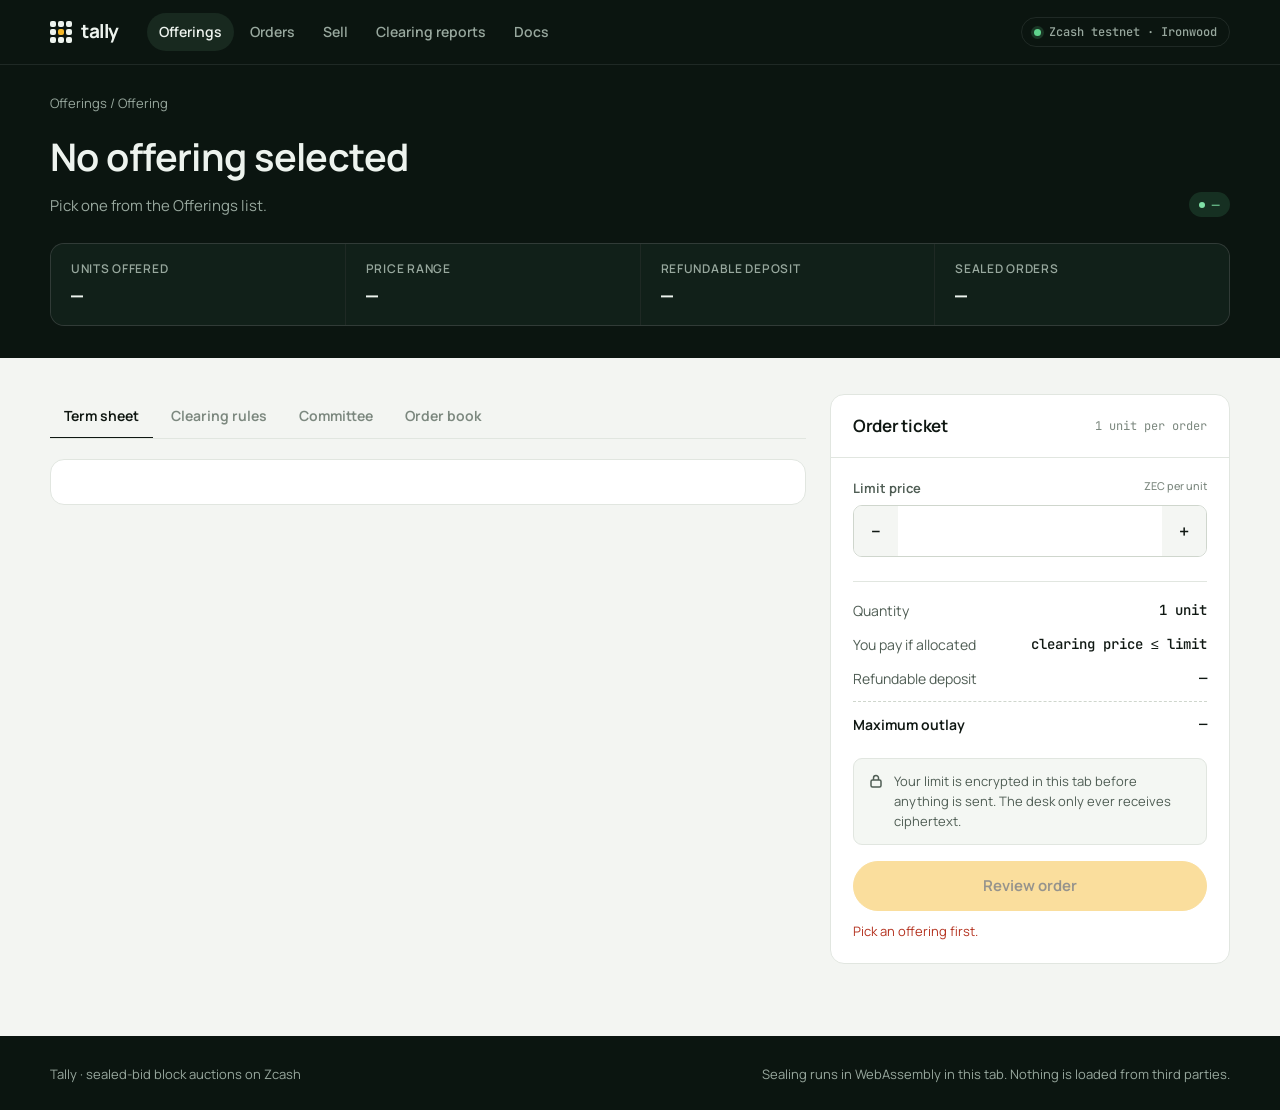
==== commit 41344175: "v2: seller console in the browser, scan-to-pay deposit QR, live chain height and countdowns - Desk p" ====
--- a/web/bid.html
+++ b/web/bid.html
@@ -14,7 +14,7 @@
 <body>
   <header class="top"><div class="wrap">
     <a class="logo" href="./"><span class="mark" aria-hidden="true"><i></i><i></i><i></i><i></i><i></i><i></i><i></i><i></i><i></i></span>tally</a>
-    <nav aria-label="Main"><a href="./" aria-current="page">Offerings</a><a href="orders.html">Orders</a><a href="verify.html" id="report-nav">Clearing reports</a><a href="https://github.com/Demiladepy/tally">Docs</a></nav>
+    <nav aria-label="Main"><a href="./" aria-current="page">Offerings</a><a href="orders.html">Orders</a><a href="sell.html">Sell</a><a href="verify.html" id="report-nav">Clearing reports</a><a href="https://github.com/Demiladepy/tally">Docs</a></nav>
     <span class="net">Zcash testnet · Ironwood</span>
   </div></header>
 
@@ -24,6 +24,7 @@
       <div>
         <h1 id="title">Loading offering…</h1>
         <p class="sub" id="subtitle">Uniform-price sealed-bid block sale</p>
+        <p class="countdown" id="countdown" aria-live="polite"></p>
       </div>
       <span class="pill" id="state">—</span>
     </div>
@@ -129,6 +130,10 @@
                 <span class="status" id="bond-status" role="status"></span>
               </div>
               <div class="inner" id="bond-out" hidden>
+                <div class="scan">
+                  <div class="qr" id="qr" role="img" aria-label="Payment request as a QR code"></div>
+                  <p>Scan with Zodl or any shielded Zcash wallet. The amount, the escrow address and the memo that links the deposit to your sealed order are all inside the code.</p>
+                </div>
                 <div class="uri" id="uri"></div>
                 <div class="btn-row"><a class="btn sm cta" id="open-wallet" href="#">Open in wallet</a><button class="btn sm" id="copy-uri" type="button">Copy request</button><button class="btn sm" id="bond-done" type="button">I've paid</button></div>
                 <details class="manual">
--- a/web/shared/style.css
+++ b/web/shared/style.css
@@ -230,6 +230,13 @@
 .kv { display: grid; grid-template-columns: auto 1fr; gap: 6px 14px; font-size: 13px; margin-top: 10px; }
 .kv span:nth-child(odd) { color: var(--ink-3); }
 .kv span:nth-child(even) { font-family: var(--mono); text-align: right; word-break: break-all; }
+.countdown { margin-top: 10px; font: 500 13px var(--mono); color: var(--on-night-2); }
+.countdown:empty { display: none; }
+.scan { display: grid; grid-template-columns: 208px minmax(0, 1fr); gap: 16px; align-items: center; margin: 10px 0 4px; }
+.scan p { font-size: 13px; color: var(--ink-2); line-height: 1.5; }
+.qr { width: 208px; aspect-ratio: 1; border: 1px solid var(--line); border-radius: var(--r-sm); overflow: hidden; background: #fff; }
+.qr svg { display: block; width: 100%; height: 100%; }
+@media (max-width: 480px) { .scan { grid-template-columns: 1fr; justify-items: center; text-align: center; } .qr { width: 220px; } }
 .uri { font: 12px/1.5 var(--mono); background: #f4f6f3; border: 1px solid var(--line); border-radius: var(--r-sm); padding: 10px 12px; word-break: break-all; margin: 8px 0; max-height: 92px; overflow: auto; }
 .btn-row { display: flex; gap: 8px; flex-wrap: wrap; margin-top: 10px; }
 details.manual { margin-top: 12px; font-size: 13px; }
@@ -248,6 +255,7 @@
 .checks { list-style: none; margin: 0; padding: 0; }
 .checks li { display: grid; grid-template-columns: 64px minmax(0, 1fr); gap: 14px; padding: 14px 20px; border-bottom: 1px solid var(--line); animation: rise .35s both; }
 .checks li:last-child { border-bottom: 0; }
+.checks li.empty { display: block; }
 .checks .st { font: 600 11px var(--mono); padding: 4px 0; border-radius: 6px; text-align: center; align-self: start; letter-spacing: .05em; }
 .checks .ok .st { background: var(--pos-bg); color: var(--pos); }
 .checks .bad .st { background: var(--neg-bg); color: var(--neg); }
@@ -305,3 +313,20 @@
 .lead-note { margin-bottom: 6px; }
 .mt8 { margin-top: 8px; }
 .small { font-size: 13px; }
+
+/* ---- seller console ---- */
+.steps { list-style: none; margin: 0; padding: 0; display: grid; gap: 16px; }
+.step-head { display: flex; gap: 14px; align-items: flex-start; margin-bottom: 18px; }
+.step-head .dot { flex: none; width: 30px; height: 30px; border-radius: 50%; display: grid; place-items: center; background: var(--night); color: var(--cta); font: 600 13px var(--mono); }
+.step-head h3 { font-size: 17px; margin-top: 4px; }
+.grid2 { display: grid; grid-template-columns: repeat(2, minmax(0, 1fr)); gap: 0 16px; }
+.grid2 .wide { grid-column: 1 / -1; }
+.drops { display: grid; grid-template-columns: repeat(2, minmax(0, 1fr)); gap: 12px; }
+.small-drop { padding: 18px 16px; font-size: 13px; color: var(--ink-2); }
+.members-list { margin: 14px 0; }
+.member-row { display: flex; justify-content: space-between; align-items: center; gap: 12px; padding: 10px 0; border-bottom: 1px solid var(--line); font-size: 14px; }
+.member-row:last-child { border-bottom: 0; }
+.pv-name { display: block; font-size: 18px; margin-bottom: 8px; overflow-wrap: anywhere; }
+@media (max-width: 640px) { .grid2, .drops { grid-template-columns: 1fr; } }
+.when { display: block; margin-top: 4px; font: 11px var(--mono); color: var(--ink-3); white-space: nowrap; }
+.mt-lg { margin-top: 40px; }
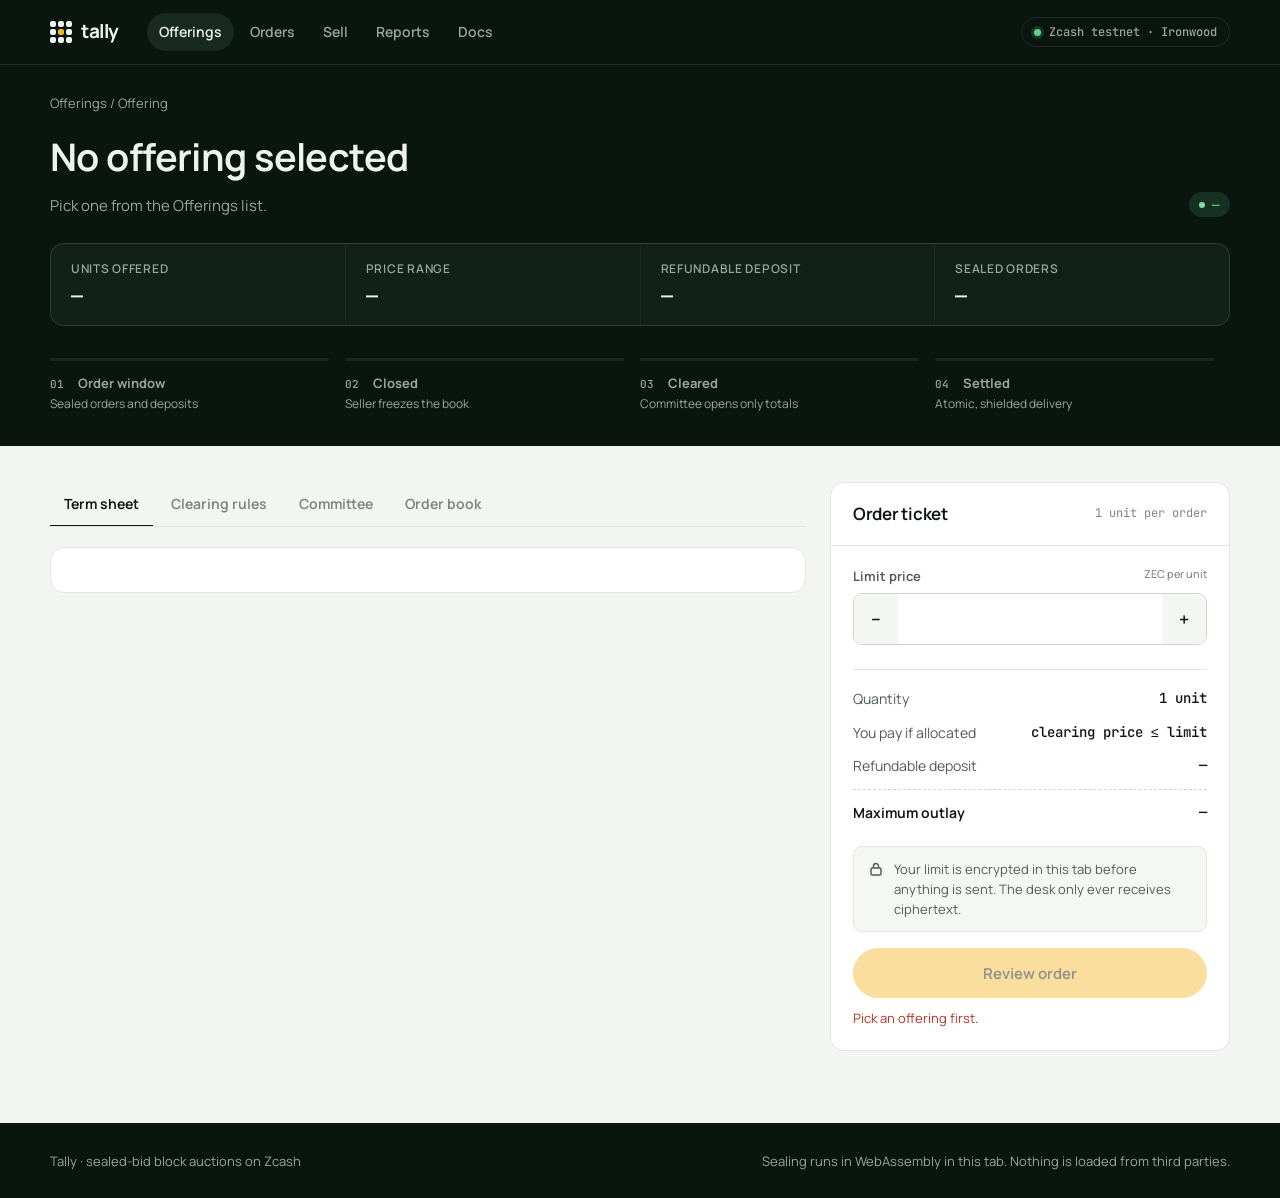
==== commit 86031b05: "v2 UI: landing proof and comparison sections, seller band, offering lifecycle strip, phone layouts -" ====
--- a/web/bid.html
+++ b/web/bid.html
@@ -14,7 +14,7 @@
 <body>
   <header class="top"><div class="wrap">
     <a class="logo" href="./"><span class="mark" aria-hidden="true"><i></i><i></i><i></i><i></i><i></i><i></i><i></i><i></i><i></i></span>tally</a>
-    <nav aria-label="Main"><a href="./" aria-current="page">Offerings</a><a href="orders.html">Orders</a><a href="sell.html">Sell</a><a href="verify.html" id="report-nav">Clearing reports</a><a href="https://github.com/Demiladepy/tally">Docs</a></nav>
+    <nav aria-label="Main"><a href="./" aria-current="page">Offerings</a><a href="orders.html">Orders</a><a href="sell.html">Sell</a><a href="verify.html" id="report-nav">Reports</a><a href="https://github.com/Demiladepy/tally">Docs</a></nav>
     <span class="net">Zcash testnet · Ironwood</span>
   </div></header>
 
@@ -34,6 +34,12 @@
       <div><div class="k">Refundable deposit</div><div class="v" id="k-dep">—</div></div>
       <div><div class="k">Sealed orders</div><div class="v" id="k-orders">—</div></div>
     </div>
+    <ol class="phases" id="phases" aria-label="Sale progress">
+      <li><b>Order window</b><span>Sealed orders and deposits</span></li>
+      <li><b>Closed</b><span>Seller freezes the book</span></li>
+      <li><b>Cleared</b><span>Committee opens only totals</span></li>
+      <li><b>Settled</b><span>Atomic, shielded delivery</span></li>
+    </ol>
   </div></section>
 
   <main class="wrap">
--- a/web/shared/style.css
+++ b/web/shared/style.css
@@ -330,3 +330,58 @@
 @media (max-width: 640px) { .grid2, .drops { grid-template-columns: 1fr; } }
 .when { display: block; margin-top: 4px; font: 11px var(--mono); color: var(--ink-3); white-space: nowrap; }
 .mt-lg { margin-top: 40px; }
+
+/* ---- landing: proof, comparison, sellers ---- */
+.proof { display: grid; grid-template-columns: repeat(3, minmax(0, 1fr)); gap: 14px; }
+.proof-card { display: flex; flex-direction: column; gap: 8px; padding: 22px 24px; text-decoration: none; color: inherit; transition: border-color .15s, transform .15s; }
+.proof-card:hover { border-color: var(--ink-3); transform: translateY(-2px); }
+.proof-card .k { font: 600 11px var(--mono); letter-spacing: .06em; text-transform: uppercase; color: var(--ink-3); }
+.proof-card b { font-size: 34px; letter-spacing: -.03em; font-variant-numeric: tabular-nums; }
+.proof-card p { color: var(--ink-2); font-size: 14px; flex: 1; }
+.proof-card .go { font-size: 13px; font-weight: 650; color: var(--ink); }
+table.cmp td:first-child { font-weight: 600; color: var(--ink); white-space: nowrap; }
+table.cmp td { color: var(--ink-2); }
+table.cmp th.us, table.cmp td.us { background: #fbf7ea; color: var(--ink); font-weight: 650; }
+table.cmp i { font-style: normal; font-weight: 650; }
+table.cmp i::before { display: inline-block; width: 1.2em; }
+table.cmp i.yes { color: var(--pos); } table.cmp i.yes::before { content: "✓"; }
+table.cmp i.no { color: var(--neg); } table.cmp i.no::before { content: "✕"; }
+table.cmp i.part { color: var(--wait); } table.cmp i.part::before { content: "◐"; }
+.seller-band { display: flex; align-items: center; justify-content: space-between; gap: 28px; background: var(--night); color: var(--on-night); border-radius: var(--r); padding: 36px 40px; }
+.seller-band .k { font: 600 11px var(--mono); letter-spacing: .08em; text-transform: uppercase; color: var(--cta); }
+.seller-band h2 { font-size: 26px; margin: 8px 0 10px; letter-spacing: -.02em; }
+.seller-band p { color: var(--on-night-2); max-width: 62ch; }
+.seller-band .btn { flex: none; }
+@media (max-width: 980px) { .proof { grid-template-columns: 1fr; } .seller-band { flex-direction: column; align-items: flex-start; padding: 28px; } }
+
+/* ---- offering lifecycle ---- */
+.phases { list-style: none; margin: 18px 0 0; padding: 0; display: grid; grid-template-columns: repeat(4, minmax(0, 1fr)); gap: 0; counter-reset: ph; }
+.phases li { position: relative; padding: 14px 16px 0 0; counter-increment: ph; }
+.phases li::before { content: ""; display: block; height: 3px; border-radius: 3px; background: var(--night-3); margin-bottom: 12px; }
+.phases li.done::before { background: var(--pos); }
+.phases li.now::before { background: linear-gradient(90deg, var(--cta) 40%, var(--night-3) 40%); }
+.phases b { display: block; font-size: 13px; color: var(--on-night-2); }
+.phases li.done b, .phases li.now b { color: var(--on-night); }
+.phases b::before { content: counter(ph, decimal-leading-zero) "  "; font: 500 11px var(--mono); color: var(--on-night-2); white-space: pre; }
+.phases li.now b::before { color: var(--cta); }
+.phases span { display: block; font-size: 12px; color: var(--on-night-2); margin-top: 2px; }
+@media (max-width: 980px) { .desk .ticket { order: -1; } }
+@media (max-width: 720px) { .phases { grid-template-columns: 1fr 1fr; row-gap: 6px; } }
+@media (max-width: 640px) {
+  #offerings .table-wrap table { min-width: 0; }
+  #offerings thead { display: none; }
+  #offerings tbody tr { display: grid; grid-template-columns: minmax(0, 1fr) auto; align-items: center; gap: 12px; padding: 16px; border-bottom: 1px solid var(--line); }
+  #offerings tbody tr:last-child { border-bottom: 0; }
+  #offerings td { padding: 0; border: 0; }
+  #offerings td:first-child, #offerings td.empty { grid-column: 1 / -1; }
+  #offerings td:nth-child(2), #offerings td:nth-child(3), #offerings td:nth-child(4), #offerings td:nth-child(5) { display: none; }
+  #offerings td.empty { display: block; }
+  .when { white-space: normal; }
+}
+.verdict-mark { align-items: flex-start; }
+@media (max-width: 640px) { .verdict-mark .seal { width: 34px; height: 34px; font-size: 16px; margin-top: 4px; } }
+.verdict-mark .seal { flex: none; margin-top: 2px; }
+td.empty b { display: block; color: var(--ink); margin-bottom: 6px; }
+td.empty p { max-width: 52ch; margin: 0 auto 10px; font-size: 14px; }
+td.empty a { font-weight: 650; color: var(--ink); }
+.asset small { white-space: nowrap; }
